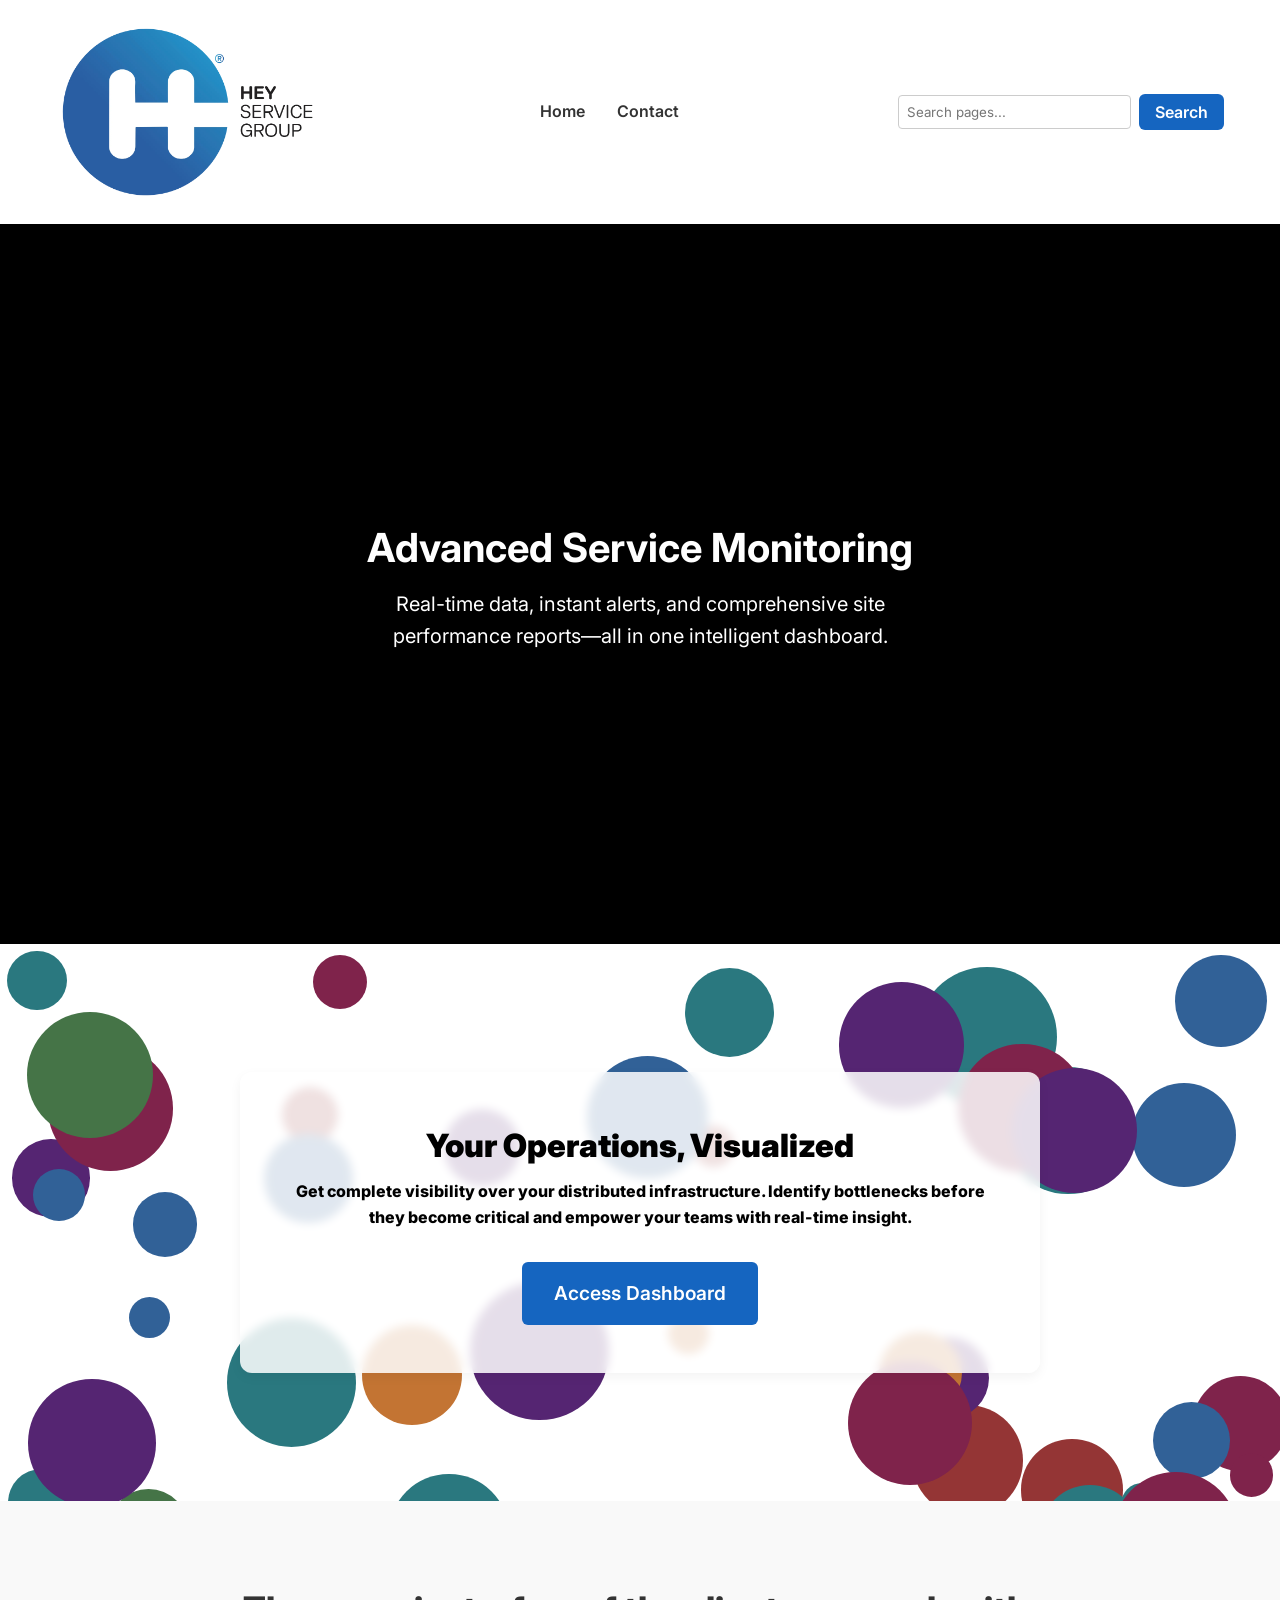
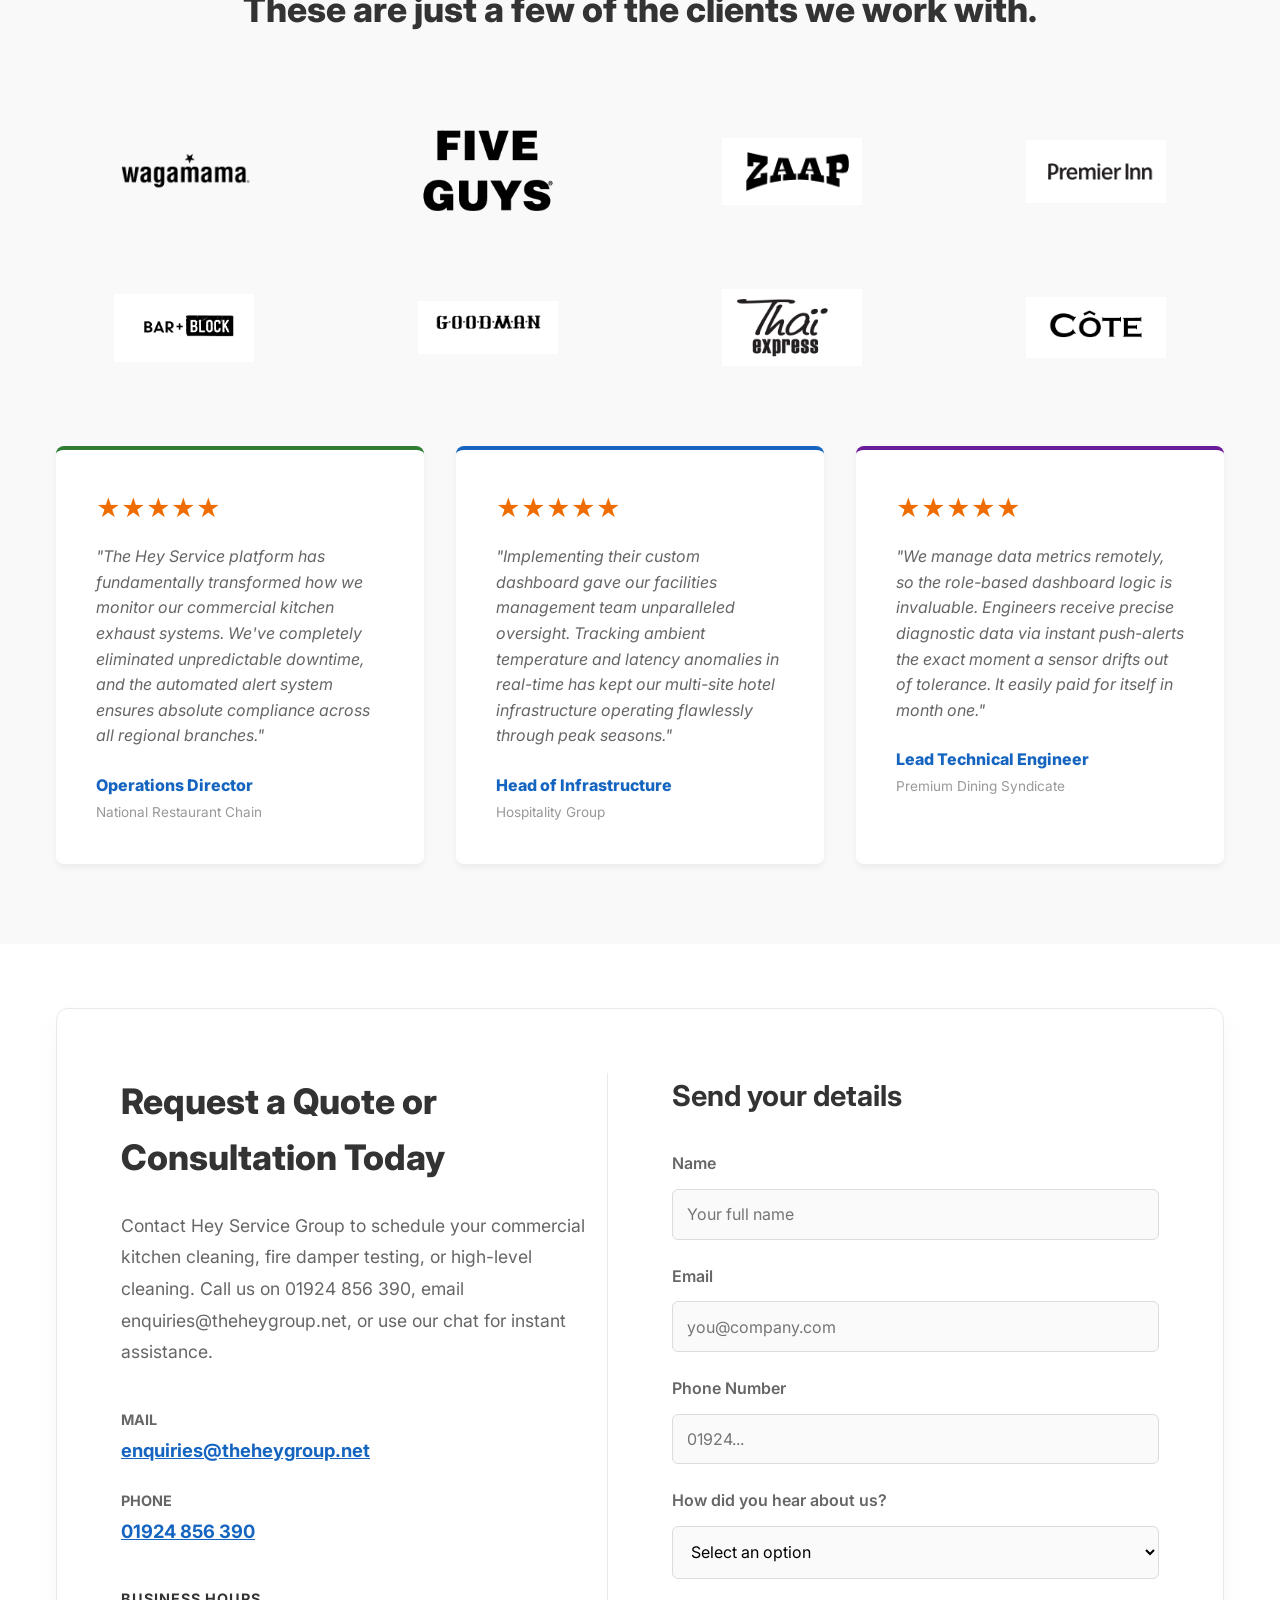
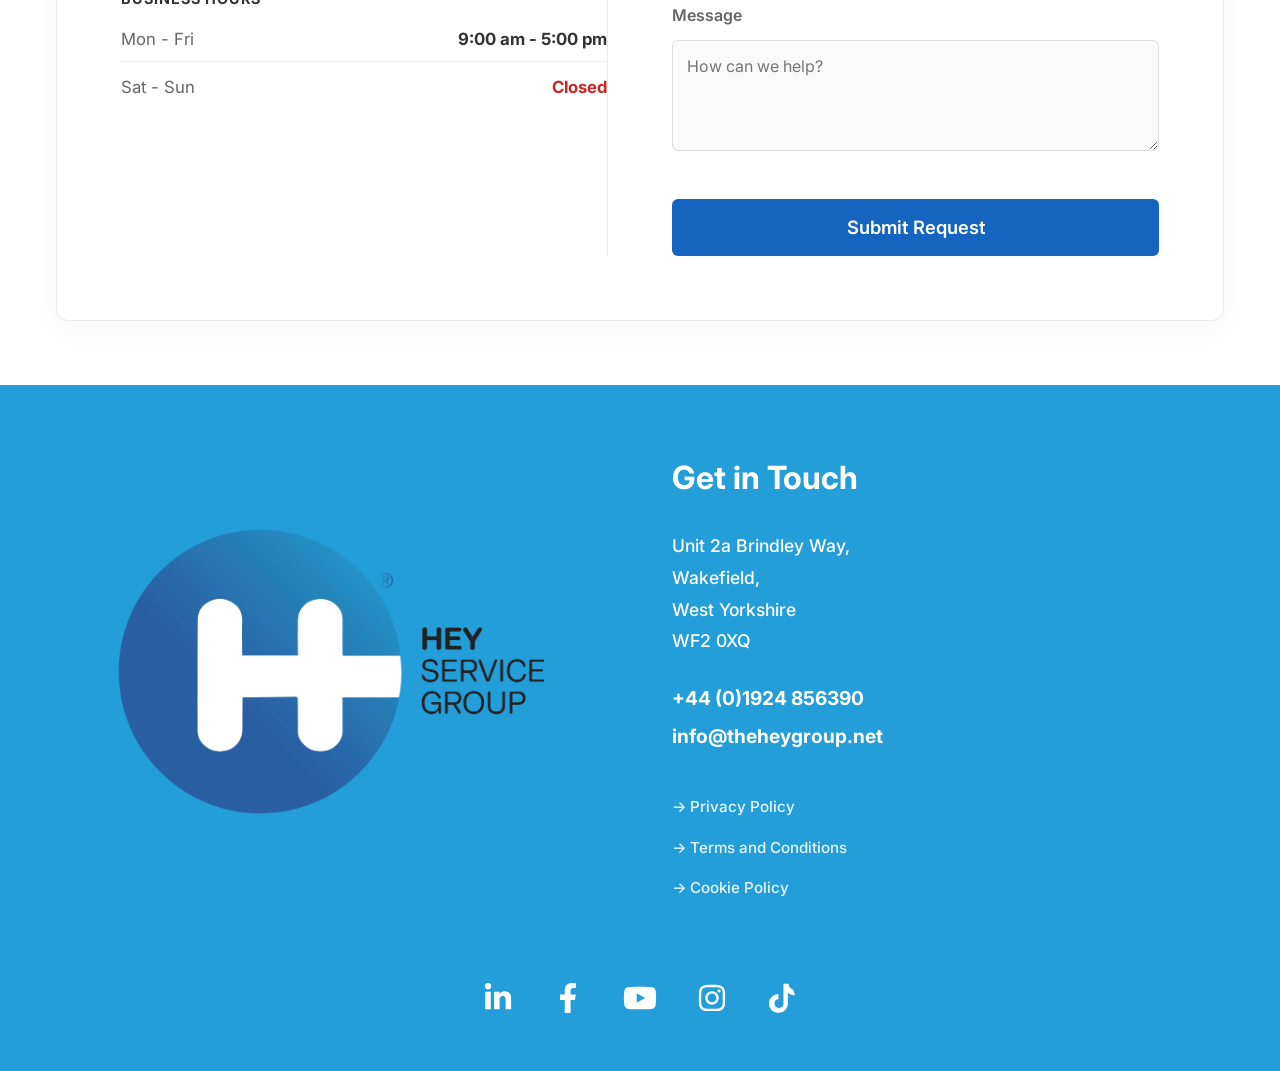
==== index.html @ 5500f750 "Update from IDE: Mobile nav fixes and bubble sizing" ====
<!DOCTYPE html>
<html lang="en">

<head>
    <meta charset="UTF-8">
    <meta name="viewport" content="width=device-width, initial-scale=1.0">
    <title>Hey Service | Monitoring Dashboard</title>
    <meta name="description"
        content="Hey Service - Ensure your systems are running smoothly with our monitoring dashboard">
    <link href="https://fonts.googleapis.com/css2?family=Inter:wght@400;500;600;700;800&display=swap" rel="stylesheet">
    <link rel="stylesheet" href="css/style.css?v=14">
</head>

<body>

    <!-- Top Section (Hero/Header) -->
    <header class="main-header">
        <div class="container nav-container">
            <a href="index.html" class="logo">
                <img src="Images/logo.png" alt="Hey Service Logo" class="header-logo">
            </a>
            <input type="checkbox" id="navToggleIndex" class="hamburger-toggle">
            <label for="navToggleIndex" class="hamburger-btn" aria-label="Toggle navigation">
                <span></span><span></span><span></span>
            </label>
            <nav>
                <ul class="nav-links">
                    <li><a href="index.html">Home</a></li>
                    <li><a href="#quote">Contact</a></li>
                </ul>
            </nav>
            <form id="globalSearchForm" class="search-form">
                <input type="text" id="searchInput" class="search-input" placeholder="Search pages..." required>
                <button type="submit" class="btn btn-primary search-btn">Search</button>
            </form>
        </div>
    </header>

    <section class="hero-section">
        <video src="Images/Logo%20Animation.mp4" class="hero-video" autoplay loop muted playsinline></video>
        <div class="hero-overlay"></div>
        <div class="container hero-content">
            <h1>Advanced Service Monitoring</h1>
            <p class="hero-text">Real-time data, instant alerts, and
                comprehensive site performance reports—all in one intelligent dashboard.</p>
        </div>
    </section>

    <!-- Main Highlight Section (Mobile Only) -->
    <section class="highlight-section animation-container">
        <div class="container highlight-content">
            <h2 class="highlight-title">Your Operations, Visualized</h2>
            <p class="highlight-text">
                Get complete visibility over your distributed infrastructure. Identify bottlenecks before they become
                critical and empower your teams with real-time insight.
            </p>
            <a href="login.html" class="btn btn-primary highlight-btn">Access Dashboard</a>
        </div>
    </section>

    <!-- Bottom Section: Clients & Testimonials -->
    <section class="clients-section">
        <div class="container">
            <!-- Header -->
            <h2 class="clients-title">These are just a few of the clients we work with.</h2>

            <!-- Logos Grid: Exactly 4 Top, 4 Bottom -->
            <div class="clients-grid">
                <img src="Images/wagamamalogo.png" alt="Wagamama" class="client-logo client-logo-custom">
                <img src="Images/five guys.png" alt="Five Guys" class="client-logo client-logo-custom">
                <img src="Images/Zaap logo .png" alt="Zaap" class="client-logo client-logo-custom">
                <img src="Images/Premier Inn logo.png" alt="Premier Inn" class="client-logo client-logo-custom">

                <img src="Images/Barblock logo .png" alt="Bar+Block" class="client-logo client-logo-custom">
                <img src="Images/goodman logo.png" alt="Goodman" class="client-logo client-logo-custom">
                <img src="Images/Thai express.png" alt="Thai express" class="client-logo client-logo-custom">
                <img src="Images/cote.png" alt="Côte" class="client-logo client-logo-custom">
            </div>

            <!-- Testimonials: 3 Cards -->
            <div class="testimonials-grid">
                <!-- Testimonial 1 -->
                <div class="card testimonial-card-pad border-success">
                    <div class="testimonial-stars">★★★★★</div>
                    <p class="testimonial-text">
                        "The Hey Service platform has fundamentally transformed how we monitor our commercial kitchen
                        exhaust systems. We've completely eliminated unpredictable downtime, and the automated alert
                        system ensures absolute compliance across all regional branches."</p>
                    <h4 class="testimonial-author">Operations Director</h4>
                    <span class="testimonial-role">National Restaurant Chain</span>
                </div>

                <!-- Testimonial 2 -->
                <div class="card testimonial-card-pad border-info">
                    <div class="testimonial-stars">★★★★★</div>
                    <p class="testimonial-text">
                        "Implementing their custom dashboard gave our facilities management team unparalleled oversight.
                        Tracking ambient temperature and latency anomalies in real-time has kept our multi-site hotel
                        infrastructure operating flawlessly through peak seasons."</p>
                    <h4 class="testimonial-author">Head of Infrastructure</h4>
                    <span class="testimonial-role">Hospitality Group</span>
                </div>

                <!-- Testimonial 3 -->
                <div class="card testimonial-card-pad border-secondary">
                    <div class="testimonial-stars">★★★★★</div>
                    <p class="testimonial-text">
                        "We manage data metrics remotely, so the role-based dashboard logic is invaluable. Engineers
                        receive precise diagnostic data via instant push-alerts the exact moment a sensor drifts out of
                        tolerance. It easily paid for itself in month one."</p>
                    <h4 class="testimonial-author">Lead Technical Engineer</h4>
                    <span class="testimonial-role">Premium Dining Syndicate</span>
                </div>
            </div>
        </div>
    </section>

    <!-- Contact Form & Hours Section -->
    <section id="quote" class="quote-section">
        <div class="container">
            <div class="quote-container">
                
                <!-- Left Side: Text and Hours -->
                <div class="contact-divider">
                    <h2 class="quote-title">Request a Quote or Consultation Today</h2>
                    <p class="quote-subtitle">
                        Contact Hey Service Group to schedule your commercial kitchen cleaning, fire damper testing, or high-level cleaning. Call us on 01924 856 390, email enquiries@theheygroup.net, or use our chat for instant assistance.
                    </p>

                    <div class="contact-detail-block">
                        <strong class="contact-detail-title">Mail</strong>
                        <a href="mailto:enquiries@theheygroup.net" class="contact-detail-link">enquiries@theheygroup.net</a>
                    </div>
                    
                    <div class="contact-detail-block-alt">
                        <strong class="contact-detail-title">Phone</strong>
                        <a href="tel:01924856390" class="contact-detail-link">01924 856 390</a>
                    </div>

                    <div>
                        <strong class="hours-title">BUSINESS HOURS</strong>
                        <div class="hours-row">
                            <span class="hours-day">Mon - Fri</span>
                            <strong class="hours-time">9:00 am - 5:00 pm</strong>
                        </div>
                        <div class="hours-row border-bottom-none">
                            <span class="hours-day">Sat - Sun</span>
                            <strong class="hours-closed">Closed</strong>
                        </div>
                    </div>
                </div>

                <!-- Right Side: Form -->
                <div>
                    <h3 class="form-title">Send your details</h3>
                    <form class="quote-form mailto-form" data-subject="New Quote Request from Website">
                        <div>
                            <label class="form-label">Name</label>
                            <input type="text" name="Name" required class="form-control form-input-custom" placeholder="Your full name">
                        </div>
                        <div>
                            <label class="form-label">Email</label>
                            <input type="email" name="Email" required class="form-control form-input-custom" placeholder="you@company.com">
                        </div>
                        <div>
                            <label class="form-label">Phone Number</label>
                            <input type="tel" name="Phone Number" required class="form-control form-input-custom" placeholder="01924...">
                        </div>
                        <div>
                            <label class="form-label">How did you hear about us?</label>
                            <select name="Source" required class="form-control form-select-custom">
                                <option value="" disabled selected>Select an option</option>
                                <option>Search Engine (Google, Bing)</option>
                                <option>Social Media</option>
                                <option>Referral / Word of Mouth</option>
                                <option>Other</option>
                            </select>
                        </div>
                        <div>
                            <label class="form-label">Message</label>
                            <textarea name="Message" required class="form-control form-textarea form-input-custom" rows="4" placeholder="How can we help?"></textarea>
                        </div>
                        <button type="submit" class="btn btn-primary quote-submit-btn">Submit Request</button>
                    </form>
                </div>

            </div>
        </div>
    </section>

    <!-- Main Footer -->
    <section id="footer" class="main-footer">
        <div class="container">
            
            <div class="footer-grid">
                <!-- First Half: Big Sized Logo -->
                <div class="footer-logo-container">
                    <img src="Images/logo.png" alt="Hey Service Logo" class="footer-logo">
                </div>

                <!-- Second Half: Contact & Address -->
                <div class="footer-contact-info">
                    <h2 class="footer-heading">Get in Touch</h2>

                    <address class="footer-address">
                        Unit 2a Brindley Way,<br>
                        Wakefield,<br>
                        West Yorkshire<br>
                        WF2 0XQ
                    </address>

                    <div class="footer-contacts">
                        <a href="tel:+441924856390" class="footer-phone">+44 (0)1924 856390</a>
                        <a href="mailto:info@theheygroup.net" class="footer-email">info@theheygroup.net</a>
                    </div>

                    <div class="footer-links">
                        <a href="#">&rarr; Privacy Policy</a>
                        <a href="#">&rarr; Terms and Conditions</a>
                        <a href="#">&rarr; Cookie Policy</a>
                    </div>
                </div>
            </div>

            <!-- Social Media Icons (Bottom Strip) -->
            <div class="social-strip">
                
                <a href="https://www.linkedin.com/company/the-hey-group-ltd" target="_blank" class="social-icon" title="LinkedIn">
                    <svg xmlns="http://www.w3.org/2000/svg" width="30" height="30" fill="currentColor" viewBox="0 0 448 512"><path d="M100.28 448H7.4V148.9h92.88zM53.79 108.1C24.09 108.1 0 83.5 0 53.8a53.79 53.79 0 0 1 107.58 0c0 29.7-24.1 54.3-53.79 54.3zM447.9 448h-92.68V302.4c0-34.7-.7-79.2-48.29-79.2-48.29 0-55.69 37.7-55.69 76.7V448h-92.78V148.9h89.08v40.8h1.3c12.4-23.5 42.69-48.3 87.88-48.3 94 0 111.28 61.9 111.28 142.3V448z"/></svg>
                </a>
                
                <a href="https://www.facebook.com/people/Hey-Service-Group/61578169043194/" target="_blank" class="social-icon" title="Facebook">
                    <svg xmlns="http://www.w3.org/2000/svg" width="30" height="30" fill="currentColor" viewBox="0 0 320 512"><path d="M279.14 288l14.22-92.66h-88.91v-60.13c0-25.35 12.42-50.06 52.24-50.06h40.42V6.26S260.43 0 225.36 0c-73.22 0-121.08 44.38-121.08 124.72v70.62H22.89V288h81.39v224h100.17V288z"/></svg>
                </a>
                
                <a href="https://www.youtube.com/@HEYSERVICEGROUP-f4s" target="_blank" class="social-icon" title="YouTube">
                    <svg xmlns="http://www.w3.org/2000/svg" width="34" height="34" fill="currentColor" viewBox="0 0 576 512"><path d="M549.655 124.083c-6.281-23.65-24.787-42.276-48.284-48.597C458.781 64 288 64 288 64S117.22 64 74.629 75.486c-23.497 6.322-42.003 24.947-48.284 48.597-11.412 42.867-11.412 132.305-11.412 132.305s0 89.438 11.412 132.305c6.281 23.65 24.787 41.5 48.284 47.821C117.22 448 288 448 288 448s170.781 0 213.371-11.486c23.497-6.321 42.003-24.171 48.284-47.821 11.412-42.867 11.412-132.305 11.412-132.305s0-89.438-11.412-132.305zm-317.51 213.508V175.185l142.739 81.205-142.739 81.201z"/></svg>
                </a>
                
                <a href="https://www.instagram.com/hey_servicegroup/" target="_blank" class="social-icon" title="Instagram">
                    <svg xmlns="http://www.w3.org/2000/svg" width="30" height="30" fill="currentColor" viewBox="0 0 448 512"><path d="M224.1 141c-63.6 0-114.9 51.3-114.9 114.9s51.3 114.9 114.9 114.9S339 319.5 339 255.9 287.7 141 224.1 141zm0 189.6c-41.1 0-74.7-33.5-74.7-74.7s33.5-74.7 74.7-74.7 74.7 33.5 74.7 74.7-33.6 74.7-74.7 74.7zm146.4-194.3c0 14.9-12 26.8-26.8 26.8-14.9 0-26.8-12-26.8-26.8s12-26.8 26.8-26.8 26.8 12 26.8 26.8zm76.1 27.2c-1.7-35.9-9.9-67.7-36.2-93.9-26.2-26.2-58-34.4-93.9-36.2-37-2.1-147.9-2.1-184.9 0-35.8 1.7-67.6 9.9-93.9 36.1s-34.4 58-36.2 93.9c-2.1 37-2.1 147.9 0 184.9 1.7 35.9 9.9 67.7 36.2 93.9s58 34.4 93.9 36.2c37 2.1 147.9 2.1 184.9 0 35.9-1.7 67.7-9.9 93.9-36.2 26.2-26.2 34.4-58 36.2-93.9 2.1-37 2.1-147.8 0-184.8zM398.8 388c-7.8 19.6-22.9 34.7-42.6 42.6-29.5 11.7-99.5 9-132.1 9s-102.7 2.6-132.1-9c-19.6-7.8-34.7-22.9-42.6-42.6-11.7-29.5-9-99.5-9-132.1s-2.6-102.7 9-132.1c7.8-19.6 22.9-34.7 42.6-42.6 29.5-11.7 99.5-9 132.1-9s102.7-2.6 132.1 9c19.6 7.8 34.7 22.9 42.6 42.6 11.7 29.5 9 99.5 9 132.1s2.7 102.7-9 132.1z"/></svg>
                </a>
                
                <a href="https://www.tiktok.com/@heyservicegroup2026?lang=en" target="_blank" class="social-icon" title="TikTok">
                    <svg xmlns="http://www.w3.org/2000/svg" width="30" height="30" fill="currentColor" viewBox="0 0 448 512"><path d="M448 209.91a210.06 210.06 0 0 1-122.77-39.25v178.72A162.55 162.55 0 1 1 162.6 186.9v86.32a76.24 76.24 0 1 0 86.34 75.58V14h86.34c2.14 48.91 32 89.6 80.37 99.8z"/></svg>
                </a>
                
            </div>

        </div>
    </section>



    <script src="js/main.js?v=15"></script>
</body>

</html>
---- css/style.css ----
/* 
    Hey Service Monitoring Dashboard
    Global Styles & Design System
*/

:root {
    /* Color System */
    --color-success: #2e7d32; /* Green */
    --color-success-light: #4caf50;
    
    --color-info: #1565c0; /* Blue */
    --color-info-light: #1e88e5;
    
    --color-secondary: #6a1b9a; /* Purple */
    --color-secondary-light: #8e24aa;
    
    --color-danger: #c62828; /* Red */
    --color-danger-light: #e53935;
    
    --color-warning: #ef6c00; /* Orange */
    --color-warning-light: #fb8c00;
    
    --color-neutral: #00838f; /* Teal */
    --color-neutral-light: #00acc1;
    
    --color-highlight: #ad1457; /* Pink */
    
    /* Backgrounds & Text */
    --bg-main: #f4f6f8;
    --bg-card: #ffffff;
    --bg-dark: #121212;
    --text-main: #333333;
    --text-muted: #666666;
    --text-light: #ffffff;
    
    /* Variables for role-based emphasis */
    --theme-primary: var(--color-info);
    --theme-primary-light: var(--color-info-light);
    --theme-accent: var(--color-success);
    
    /* Spacing & Borders */
    --spacing-xs: 0.5rem;
    --spacing-sm: 1rem;
    --spacing-md: 2rem;
    --spacing-lg: 4rem;
    --border-radius: 12px;
    --border-radius-sm: 6px;
    
    /* Transitions */
    --transition-fast: 0.2s ease;
    --transition-anim: 0.4s ease-in-out;
}

/* Engineer Role Theme Override */
body[data-role="engineer"] {
    --theme-primary: var(--color-warning);
    --theme-primary-light: var(--color-warning-light);
    --theme-accent: var(--color-danger);
    --bg-main: #fff0f0;
}

/* Reset */
* {
    margin: 0;
    padding: 0;
    box-sizing: border-box;
    font-family: 'Inter', -apple-system, BlinkMacSystemFont, "Segoe UI", Roboto, Helvetica, Arial, sans-serif;
}

html {
    overflow-x: hidden;
}

body {
    background-color: var(--bg-main);
    color: var(--text-main);
    line-height: 1.6;
    transition: background-color var(--transition-anim);
    overflow-x: hidden;
}

a {
    text-decoration: none;
    color: inherit;
}

ul {
    list-style: none;
}

/* Layout Utilities */
.container {
    max-width: 1200px;
    margin: 0 auto;
    padding: 0 var(--spacing-sm);
}

.grid {
    display: grid;
    gap: var(--spacing-md);
}

/* Typography */
h1, h2, h3, h4 {
    margin-bottom: var(--spacing-xs);
    font-weight: 700;
}

h1 { font-size: 2.5rem; }
h2 { font-size: 2rem; }
h3 { font-size: 1.5rem; }

/* Buttons */
.btn {
    display: inline-block;
    padding: 0.75rem 1.5rem;
    border: none;
    border-radius: var(--border-radius-sm);
    font-size: 1rem;
    font-weight: 600;
    cursor: pointer;
    transition: transform var(--transition-fast), background-color var(--transition-fast), box-shadow var(--transition-fast);
}

.btn-primary {
    background-color: var(--theme-primary);
    color: var(--text-light);
}

.btn-primary:hover {
    background-color: var(--theme-primary-light);
    transform: translateY(-2px);
    box-shadow: 0 4px 12px rgba(0,0,0,0.15);
}

.btn-outline {
    background-color: transparent;
    border: 2px solid var(--theme-primary);
    color: var(--theme-primary);
}

.btn-outline:hover {
    background-color: var(--theme-primary);
    color: var(--text-light);
}

/* Cards */
.card {
    background-color: var(--bg-card);
    border-radius: var(--border-radius);
    padding: var(--spacing-md);
    box-shadow: 0 4px 6px rgba(0,0,0,0.05);
    transition: transform var(--transition-fast), box-shadow var(--transition-fast);
}

.card:hover {
    transform: translateY(-5px);
    box-shadow: 0 8px 15px rgba(0,0,0,0.1);
}

/* Bubble Animations */
.animation-container {
    position: relative;
    overflow: hidden;
}

.camera-feed-container:hover {
    transform: scale(1.03);
    box-shadow: 0 12px 20px rgba(0, 131, 143, 0.25) !important;
    z-index: 10;
}

/* Airflow Wave Chart Animation */
@keyframes wave-chart {
    0% { transform: scaleY(0.15); background-color: #00838f; }
    25% { background-color: #1565c0; }
    50% { transform: scaleY(1); background-color: #2e7d32; }
    75% { background-color: #1565c0; }
    100% { transform: scaleY(0.15); background-color: #00838f; }
}

.airflow-bar {
    flex: 1;
    min-width: 8px;
    height: 100%;
    border-radius: 4px 4px 0 0;
    transform-origin: bottom;
    background-color: #00838f;
    animation: wave-chart 2.5s infinite ease-in-out;
}

.bubble {
    position: absolute;
    border-radius: 50%;
    opacity: 1; /* Full solid colors */
    animation: float 6s infinite ease-in-out;
    pointer-events: none; /* Prevents bubbles from blocking clicks on links/inputs */
    z-index: 0;
}

@keyframes float {
    0%, 100% { transform: translateY(0) scale(1); }
    50% { transform: translateY(-150px) scale(1.05); }
}

/* Specific Section Styles */

/* Header / Nav */
.main-header {
    background-color: var(--bg-card);
    padding: var(--spacing-sm) 0;
    box-shadow: 0 2px 4px rgba(0,0,0,0.05);
    position: sticky;
    top: 0;
    z-index: 100;
}

.nav-container {
    display: flex;
    justify-content: space-between;
    align-items: center;
}

.logo {
    font-size: 1.5rem;
    font-weight: 800;
    color: var(--theme-primary);
    display: flex;
    align-items: center;
    gap: 0.5rem;
}

.nav-links {
    display: flex;
    gap: var(--spacing-md);
}

.nav-links a {
    font-weight: 600;
    color: var(--text-main);
    transition: color var(--transition-fast);
}

.nav-links a:hover {
    color: var(--theme-primary);
}

/* Page 1 - Home */
.hero-section {
    position: relative;
    overflow: hidden;
    background-color: #000;
    color: var(--text-light);
    padding: var(--spacing-lg) 0;
    text-align: center;
    min-height: 80vh; /* Dramatically expanded to fit the entire video frame */
    display: flex;
    flex-direction: column;
    justify-content: center;
    align-items: center;
}

.highlight-section {
    position: relative;
    padding: 8rem 0; /* Massively increased payload spacing */
    background-color: var(--bg-card);
    text-align: center;
    border: none; /* Removed red dashed borders */
}

/* Page 2 - Login */
.login-wrapper {
    background-color: #fff;
    color: var(--text-main);
}

.login-box {
    background-color: transparent;
    padding: var(--spacing-lg);
    width: 100%;
    height: 100vh;
    display: flex;
    flex-direction: column;
    justify-content: center;
    align-items: center;
    box-shadow: none;
    border: none;
    text-align: center;
}

.form-group {
    margin-bottom: var(--spacing-sm);
    text-align: left;
}

.form-control {
    width: 100%;
    padding: 0.75rem;
    border: 1px solid #ddd;
    border-radius: var(--border-radius-sm);
    font-size: 1rem;
    margin-top: 0.25rem;
}

.login-actions {
    display: flex;
    flex-direction: column;
    gap: var(--spacing-sm);
    margin-top: var(--spacing-md);
}

/* Page 3 - Dashboard */
.dashboard-grid {
    grid-template-columns: repeat(auto-fill, minmax(300px, 1fr));
    padding: var(--spacing-md) 0;
}

.site-card {
    border-top: 4px solid var(--color-success);
}
.site-card.warning { border-top-color: var(--color-warning); }
.site-card.danger { border-top-color: var(--color-danger); }

.status-indicator {
    display: inline-flex;
    align-items: center;
    gap: 0.5rem;
    font-size: 0.85rem;
    font-weight: 600;
    padding: 0.25rem 0.75rem;
    border-radius: 20px;
}

.status-safe { background-color: rgba(46,125,50,0.1); color: var(--color-success); }
.status-warn { background-color: rgba(239,108,0,0.1); color: var(--color-warning); }
.status-danger { background-color: rgba(198,40,40,0.1); color: var(--color-danger); }

/* Page 4 - Site Details */
.split-layout {
    display: grid;
    grid-template-columns: 350px 1fr;
    gap: var(--spacing-md);
    padding: var(--spacing-md) 0;
}

.side-panel {
    background-color: var(--bg-card);
    padding: var(--spacing-md);
    border-radius: var(--border-radius);
    border-left: 8px solid var(--color-success);
}
.side-panel.warning { border-left-color: var(--color-warning); }
.side-panel.danger { border-left-color: var(--color-danger); }

/* Data Grid */
.data-grid {
    display: grid;
    grid-template-columns: repeat(auto-fill, minmax(200px, 1fr));
    gap: var(--spacing-sm);
}


/* Client Logos Animation */
.client-logo {
    transition: transform 0.4s cubic-bezier(0.175, 0.885, 0.32, 1.275);
    transform-origin: center;
    cursor: pointer;
}

.client-logo:hover {
    transform: scale(1.25) translateY(-15px);
}

/* Contact Form Split Logic */
.contact-divider {
    border-right: 1.5px solid #eaeaea;
}


/* Extracted Inline Styles Configuration */

/* Header & Search Forms */
.header-logo { height: 192px; vertical-align: middle; }
.search-form { display: flex; gap: 0.5rem; align-items: center; }
.search-input { padding: 0.5rem; border: 1px solid #ccc; border-radius: 4px; }
.search-btn { padding: 0.5rem 1rem; }

/* Hero Section */
.hero-video { position: absolute; top: 0; left: 0; width: 100%; height: 100%; object-fit: cover; z-index: 0; }
.hero-overlay { position: absolute; top: 0; left: 0; width: 100%; height: 100%; background: linear-gradient(to right, rgba(0,0,0,0.8), rgba(0,0,0,0.6)); z-index: 1; }
.hero-content { position: relative; z-index: 2; }
.hero-text { font-size: 1.25rem; max-width: 600px; margin: 0 auto; }

/* Highlight Section */
.highlight-content { position: relative; z-index: 2; background: rgba(255, 255, 255, 0.85); padding: 3rem 2rem; border-radius: 12px; backdrop-filter: blur(5px); max-width: 800px; margin: 0 auto; box-shadow: 0 4px 12px rgba(0,0,0,0.05); }
.highlight-title { color: #000; font-weight: 900; }
.highlight-text { max-width: 700px; margin: 0 auto 2rem; color: #000; font-weight: 800; }
.highlight-btn { font-size: 1.2rem; padding: 1rem 2rem; }

/* Clients Section */
.clients-section { background-color: #f9f9f9; padding: 5rem 0; }
.clients-title { font-weight: 800; text-align: center; margin-bottom: 4rem; font-size: 2.2rem; color: var(--text-main); }
.clients-grid { display: grid; grid-template-columns: repeat(4, 1fr); gap: 3rem; align-items: center; justify-items: center; margin-bottom: 5rem; }
.client-logo-custom { width: 100%; max-width: 140px; object-fit: contain; }
.testimonials-grid { display: grid; grid-template-columns: repeat(auto-fit, minmax(300px, 1fr)); gap: 2rem; }

/* Testimonial Cards */
.testimonial-card-pad { padding: 2.5rem; background: #fff; border-radius: 8px; box-shadow: 0 4px 6px rgba(0,0,0,0.05); }
.border-success { border-top: 4px solid var(--color-success); }
.border-info { border-top: 4px solid var(--color-info); }
.border-secondary { border-top: 4px solid var(--color-secondary); }
.testimonial-stars { color: var(--color-warning); font-size: 1.5rem; margin-bottom: 1rem; }
.testimonial-text { font-style: italic; color: var(--text-muted); line-height: 1.6; margin-bottom: 1.5rem; }
.testimonial-author { margin: 0; color: var(--theme-primary); font-weight: 800; }
.testimonial-role { font-size: 0.85rem; color: #999; }

/* Quote / Contact Section */
.quote-section { background-color: #fff; padding: var(--spacing-lg) 0; }
.quote-container { border: 1.5px solid #eaeaea; border-radius: 12px; padding: 4rem; display: grid; grid-template-columns: repeat(auto-fit, minmax(350px, 1fr)); gap: 4rem; box-shadow: 0 10px 30px rgba(0,0,0,0.03); background-color: #fff; }
.quote-title { font-size: 2.2rem; margin-bottom: 1.5rem; color: var(--text-main); font-weight: 800; }
.quote-subtitle { color: var(--text-muted); font-size: 1.1rem; line-height: 1.8; margin-bottom: 2.5rem; }
.contact-detail-block { margin-bottom: 1.5rem; }
.contact-detail-title { display: block; font-size: 0.9rem; text-transform: uppercase; color: var(--text-muted); margin-bottom: 0.3rem; }
.contact-detail-link { color: var(--theme-primary); font-weight: 700; font-size: 1.15rem; text-decoration: underline; }
.contact-detail-block-alt { margin-bottom: 2.5rem; }
.hours-title { display: block; font-size: 0.9rem; text-transform: uppercase; letter-spacing: 1px; margin-bottom: 1rem; color: var(--text-main); }
.hours-row { display: flex; justify-content: space-between; margin-bottom: 0.8rem; font-size: 1.05rem; border-bottom: 1px solid #f0f0f0; padding-bottom: 0.5rem; }
.hours-day { color: var(--text-muted); }
.hours-time { color: var(--text-main); }
.hours-closed { color: var(--color-danger); }

/* Forms Extraction */
.form-title { font-size: 1.8rem; margin-bottom: 2rem; color: var(--text-main); }
.quote-form { display: flex; flex-direction: column; gap: 1.5rem; }
.form-label { display: block; margin-bottom: 0.5rem; font-weight: 600; color: var(--text-muted); }
.form-input-custom { width: 100%; padding: 0.9rem; border: 1px solid #ddd; border-radius: 6px; font-size: 1rem; background-color: #fafafa; }
.form-select-custom { width: 100%; padding: 0.9rem; border: 1px solid #ddd; border-radius: 6px; font-size: 1rem; background-color: #fafafa; appearance: menulist; -webkit-appearance: menulist; }
.form-textarea { resize: vertical; }
.quote-submit-btn { padding: 1.1rem; font-size: 1.15rem; margin-top: 1rem; width: 100%; border-radius: 6px; }

/* Main Footer Extension */
.main-footer { background-color: #239ed9; padding: 4rem 0 3rem 0; }
.footer-grid { display: grid; grid-template-columns: repeat(auto-fit, minmax(300px, 1fr)); gap: 4rem; align-items: center; margin-bottom: 3.5rem; }
.footer-logo-container { text-align: center; }
.footer-logo { width: 100%; max-width: 450px; height: auto; }
.footer-contact-info { font-size: 1.1rem; line-height: 1.8; color: #fff; }
.footer-heading { margin-bottom: 1.5rem; font-size: 2rem; color: #fff; }
.footer-address { font-style: normal; margin-bottom: 1.5rem; font-weight: 500; }
.footer-contacts { margin-bottom: 2.5rem; }
.footer-phone { display: block; color: #fff; text-decoration: none; font-weight: 700; font-size: 1.2rem; margin-bottom: 0.2rem; }
.footer-email { display: block; color: #fff; text-decoration: none; font-weight: 700; font-size: 1.2rem; }
.footer-links { display: flex; flex-direction: column; gap: 0.8rem; font-size: 0.95rem; }
.footer-links a { color: #fff; text-decoration: none; font-weight: 500; opacity: 0.9; }

/* Footer Social Additions */
.social-strip { padding-top: 1.5rem; display: flex; justify-content: center; gap: 2.5rem; align-items: center; width: 100%; }
.social-icon { color: #fff; transition: opacity 0.3s; }

/* Login Page Arrow Back */
.back-arrow-btn {
    position: absolute;
    top: -3.5rem;
    left: 0;
    display: inline-flex;
    align-items: center;
    justify-content: center;
    width: 44px;
    height: 44px;
    border-radius: 50%;
    background-color: #f0f0f0;
    color: var(--text-main);
    transition: all 0.3s ease;
    text-decoration: none;
}

.back-arrow-btn:hover {
    background-color: var(--theme-primary);
    color: #fff;
}

/* Password Visibility Toggle */
.password-wrapper {
    position: relative;
    display: flex;
    align-items: center;
}

.toggle-password {
    position: absolute;
    right: 12px;
    background: transparent;
    border: none;
    color: var(--text-muted);
    cursor: pointer;
    display: flex;
    align-items: center;
    justify-content: center;
    padding: 0;
    transition: color 0.3s;
}

.toggle-password:hover {
    color: var(--theme-primary);
}

/* Modal Overlay Styles */
.modal-overlay {
    position: fixed;
    top: 0; left: 0; right: 0; bottom: 0;
    background-color: rgba(0, 0, 0, 0.6);
    display: none; 
    align-items: center;
    justify-content: center;
    z-index: 9999;
    backdrop-filter: blur(4px);
    opacity: 0; transition: opacity 0.3s ease;
}
.modal-overlay.active { display: flex; opacity: 1; }
.modal-box {
    background-color: #fff;
    padding: 2.5rem;
    border-radius: 12px;
    width: 90%;
    max-width: 450px;
    position: relative;
    box-shadow: 0 10px 25px rgba(0,0,0,0.2);
    transform: scale(0.95); transition: transform 0.3s ease;
    text-align: center;
}
.modal-overlay.active .modal-box { transform: scale(1); }
.modal-close {
    position: absolute;
    top: 15px; right: 15px;
    background: none; border: none;
    font-size: 1.5rem; line-height: 1;
    color: var(--text-muted); cursor: pointer;
    transition: color 0.3s ease;
}
.modal-close:hover { color: var(--color-danger); }

/* =====================================================
   EXTRACTED INLINE STYLES — Organised by Component
   ===================================================== */

/* --- Site Page Header (facility/custom pages) --- */
.site-header { box-shadow: none; border-bottom: 1px solid #eee; }
.site-header-container { display: flex; align-items: center; justify-content: space-between; }

/* --- Dashboard Toolbar --- */
.dashboard-toolbar { display: flex; justify-content: space-between; align-items: center; padding-bottom: 1rem; margin-top: 1rem; margin-bottom: 1.5rem; position: relative; }
.toolbar-nav { display: flex; flex-direction: column; gap: 0.5rem; }
.toolbar-tools { display: flex; gap: 1.5rem; align-items: center; }
.back-link { color: #000; text-decoration: none; font-weight: 700; font-size: 1rem; display: inline-flex; align-items: center; gap: 0.3rem; }

/* --- Breadcrumbs --- */
.breadcrumb-list { list-style: none; padding: 0; margin: 0; display: flex; gap: 0.8rem; font-size: 1.25rem; font-weight: 500; color: var(--text-muted); }
.breadcrumb-link { color: #00838f; text-decoration: none; }
.breadcrumb-sep { color: #ccc; }
.breadcrumb-current { color: var(--text-main); }

/* --- Alarm Bell & Notification Dot --- */
.alarm-toggle { position: relative; cursor: pointer; display: none; background: none; border: none; padding: 0; }
.alarm-dot { position: absolute; top: -2px; right: 2px; width: 12px; height: 12px; background-color: var(--color-danger); border-radius: 50%; border: 2px solid white; }
.icon-teal { color: #00838f; }

/* --- Profile Avatar Widget --- */
.profile-avatar { position: relative; cursor: pointer; display: flex; align-items: center; justify-content: center; width: 48px; height: 48px; border-radius: 50%; border: 2px solid var(--border-color); background: var(--bg-card); transition: border-color 0.3s; }

/* --- Profile Dropdown --- */
.profile-dropdown { display: none; position: absolute; right: 2rem; top: 110px; background: white; box-shadow: 0 10px 25px rgba(0,0,0,0.1); border-radius: 8px; padding: 1.5rem; text-align: center; border: 1px solid #eee; z-index: 100; min-width: 200px; }
.profile-img-wrap { width: 80px; height: 80px; border-radius: 50%; background: #f0f4f8; overflow: hidden; margin: 0 auto 1rem auto; display: flex; align-items: center; justify-content: center; border: 2px solid var(--theme-primary); }
.profile-img { width: 100%; height: 100%; object-fit: cover; }
.profile-name { font-weight: 700; font-size: 1.1rem; color: var(--text-main); margin-bottom: 0.2rem; }
.profile-subtitle { font-size: 0.85rem; color: var(--text-muted); margin-bottom: 1rem; }
.profile-signout { width: 100%; padding: 0.4rem; }

/* --- Alarm Summary Modal (facility pages) --- */
.alarm-modal { display: none; position: fixed; top: 50%; left: 50%; transform: translate(-50%, -50%); background: white; box-shadow: 0 20px 50px rgba(0,0,0,0.3); border-radius: 12px; padding: 2rem; width: 90%; max-width: 500px; z-index: 1000; }
.alarm-modal-heading { margin-top: 0; color: var(--text-main); display: flex; align-items: center; gap: 0.5rem; border-bottom: 2px solid #eee; padding-bottom: 1rem; }
.alarm-modal-body { margin: 1.5rem 0; }
.alarm-row { display: flex; justify-content: space-between; font-weight: 600; font-size: 1rem; margin-bottom: 0.8rem; padding: 0.5rem; border-radius: 4px; }
.alarm-row-safe { background: rgba(46,125,50,0.1); }
.alarm-row-warn { background: rgba(245,124,0,0.1); }
.alarm-row-danger { background: rgba(198,40,40,0.1); }
.alarm-close-btn { width: 100%; margin-top: 1rem; }

/* --- Colour Utility Classes --- */
.text-success { color: var(--color-success); }
.text-warning { color: var(--color-warning); }
.text-danger { color: var(--color-danger); }
.text-info { color: var(--color-info); }

/* --- Site Detail: Side Panel --- */
.side-panel-flex { display: flex; flex-direction: column; gap: var(--spacing-md); }
.site-title { font-size: 1.8rem; margin-bottom: 0; }
.site-location { color: var(--text-muted); font-size: 0.95rem; margin-top: 0.3rem; }
.status-dot { width: 8px; height: 8px; border-radius: 50%; background-color: var(--color-success); }

/* --- Gauge / Meter --- */
.gauge-wrapper { text-align: center; padding: var(--spacing-sm); background: #f9f9f9; border-radius: var(--border-radius-sm); }
.gauge-label { font-size: 0.9rem; color: var(--text-muted); margin-bottom: 0.5rem; }
.gauge-container { position: relative; width: 150px; height: 75px; margin: 0 auto; overflow: hidden; }
.gauge-bg { width: 150px; height: 150px; border-radius: 50%; background: conic-gradient(from 270deg, var(--color-success) 0deg, var(--color-success) 90deg, var(--color-warning) 90deg, var(--color-warning) 140deg, var(--color-danger) 140deg, var(--color-danger) 180deg, transparent 180deg); position: absolute; top: 0; left: 0; }
.gauge-inner { width: 110px; height: 110px; border-radius: 50%; background: #f9f9f9; position: absolute; top: 20px; left: 20px; }
.gauge-needle { width: 2px; height: 60px; background: var(--text-main); position: absolute; bottom: -5px; left: 74px; transform-origin: bottom center; transform: rotate(-72deg); transition: transform 0.5s ease; }
.gauge-value { font-weight: 700; font-size: 1.5rem; color: var(--color-success); }

/* --- Indicator Rows (Demister/Airflow) --- */
.indicator-section { border-top: 1px solid #eee; padding-top: var(--spacing-sm); }
.indicator-row { display: flex; justify-content: space-between; margin-bottom: 0.5rem; }
.indicator-row:last-child { margin-bottom: 0; }
.indicator-label { font-weight: 600; }
.indicator-badge { font-weight: bold; padding: 0.1rem 0.5rem; border-radius: 4px; }
.indicator-badge-safe { color: var(--color-success); background: rgba(46,125,50,0.1); }

/* --- Emergency Reports --- */
.emergency-section { margin-top: auto; padding-top: var(--spacing-md); border-top: 1px solid #eee; }
.emergency-heading { color: var(--color-danger); font-size: 1.1rem; display: flex; align-items: center; gap: 0.5rem; }
.btn-emergency { width: 100%; background-color: var(--color-danger); color: white; display: flex; align-items: center; justify-content: center; gap: 0.5rem; }
.emergency-note { font-size: 0.8rem; color: var(--text-muted); text-align: center; margin-top: 0.5rem; }

/* --- Main Content Panel --- */
.main-content-panel { display: flex; flex-direction: column; gap: var(--spacing-md); }

/* --- Data Cards --- */
.data-card { padding: var(--spacing-sm); }
.data-card-label { color: var(--text-muted); font-size: 0.85rem; font-weight: 500; }
.data-card-value { font-size: 1.8rem; font-weight: 700; color: var(--text-main); }
.data-card-trend-up { font-size: 0.75rem; color: var(--color-danger); display: flex; align-items: center; gap: 0.2rem; }
.data-card-trend-down { font-size: 0.75rem; color: var(--color-success); display: flex; align-items: center; gap: 0.2rem; }
.data-card-note { font-size: 0.75rem; color: var(--text-muted); }
.data-card-value-info { font-size: 1.8rem; font-weight: 700; color: var(--color-info); }
.data-card-note-info { font-size: 0.75rem; color: var(--color-info); }

/* --- Airflow Graph --- */
.airflow-card { margin-top: var(--spacing-sm); margin-bottom: var(--spacing-sm); padding: var(--spacing-md); background: #f8fbfc; }
.airflow-header { display: flex; justify-content: space-between; align-items: center; margin-bottom: 1rem; }
.airflow-title { margin: 0; font-size: 1.4rem; color: var(--theme-primary); display: flex; align-items: center; gap: 0.5rem; }
.airflow-chart { height: 300px; display: flex; align-items: flex-end; justify-content: space-between; gap: 4px; padding-top: 20px; border-bottom: 2px solid #e0eaf5; }

/* --- Maintenance Card --- */
.maintenance-card { margin-top: var(--spacing-sm); }
.maintenance-heading { border-bottom: 1px solid #eee; padding-bottom: 0.5rem; margin-bottom: 1rem; display: flex; align-items: center; gap: 0.5rem; }
.maintenance-text { color: var(--text-muted); font-size: 0.95rem; line-height: 1.6; }

/* --- Bottom Section (Camera, Contact, Testimonial) --- */
.bottom-section { border-top: 2px solid #eee; margin-top: var(--spacing-md); padding-top: var(--spacing-md); padding-bottom: var(--spacing-lg); }
.bottom-grid { grid-template-columns: repeat(auto-fit, minmax(280px, 1fr)); gap: var(--spacing-md); }

/* --- Camera Feed Section --- */
.camera-section { grid-column: 1 / -1; margin-bottom: var(--spacing-md); background: white; border-radius: var(--border-radius); padding: var(--spacing-md); border: 1px solid var(--border-color); }
.camera-heading { border-bottom: 2px solid #eee; padding-bottom: 0.5rem; margin-bottom: 1.5rem; display: flex; align-items: center; gap: 0.5rem; color: var(--theme-primary); }
.camera-grid { max-width: 900px; margin: 0 auto; display: grid; grid-template-columns: 1fr 1fr; gap: var(--spacing-md); }
.camera-feed { position: relative; border-radius: 8px; overflow: hidden; box-shadow: 0 4px 6px rgba(0,0,0,0.1); transition: transform 0.3s ease, box-shadow 0.3s ease; aspect-ratio: 16/9; background: #111; }
.camera-video { width: 100%; height: 100%; object-fit: cover; display: block; }
.camera-label { position: absolute; top: 10px; left: 10px; background: rgba(0,0,0,0.7); color: white; padding: 4px 12px; border-radius: 4px; font-size: 0.8rem; font-weight: bold; display: flex; align-items: center; gap: 6px; }
.camera-live-dot { width: 8px; height: 8px; background-color: var(--color-danger); border-radius: 50%; box-shadow: 0 0 6px var(--color-danger); }

/* --- Site Contact Card --- */
.contact-card { background-color: var(--theme-primary); color: white; }
.contact-card h3 { color: white; }
.contact-detail { margin-bottom: 0.5rem; }
.contact-label { opacity: 0.8; }
.btn-call { background: white; color: var(--theme-primary); margin-top: 1rem; width: 100%; }

/* --- Testimonial (facility page variant) --- */
.testimonial-flex { display: flex; flex-direction: column; justify-content: center; }
.testimonial-quote { font-style: italic; color: var(--text-muted); }

/* --- Login Page --- */
.login-container { position: relative; z-index: 2; width: 100%; max-width: 450px; }
.login-heading { margin-bottom: 0.5rem; color: #000; font-size: 2.5rem; font-weight: 900; }
.login-subtitle { margin-bottom: var(--spacing-md); color: #000; font-weight: 700; }
.secure-notice { background-color: rgba(21, 101, 192, 0.1); padding: 0.5rem; border-radius: 4px; margin-bottom: 1rem; font-size: 0.85rem; color: var(--color-info); display: flex; align-items: center; gap: 0.5rem; }
.error-message { display: none; background-color: rgba(198, 40, 40, 0.1); color: var(--color-danger); padding: 0.5rem; border-radius: 4px; margin-bottom: 1rem; font-size: 0.85rem; font-weight: 600; }
.form-label-auth { font-weight: 500; color: var(--text-main); }
.form-control-password { padding-right: 40px; }
.btn-full { width: 100%; }
.login-links { display: flex; justify-content: space-between; font-size: 0.9rem; margin-top: 1rem; }
.link-info { color: var(--color-info); }
.link-muted { color: #000; font-weight: 700; }

/* --- Modal Form Styles --- */
.modal-heading { margin-bottom: 0.5rem; color: var(--text-main); display: flex; align-items: center; gap: 0.5rem; }
.modal-subtitle { margin-bottom: var(--spacing-md); color: #000; font-weight: 700; }
.modal-message { display: none; padding: 0.5rem; border-radius: 4px; margin-bottom: 1rem; font-size: 0.85rem; font-weight: 600; }
.modal-form-label { font-weight: 500; color: var(--text-main); font-size: 0.9rem; }
.modal-submit-btn { width: 100%; margin-top: 1rem; }

/* --- Dashboard Page Specifics --- */
.dashboard-main { padding: var(--spacing-lg) var(--spacing-sm); border-radius: var(--border-radius); background-color: white; margin-top: var(--spacing-md); box-shadow: 0 4px 6px rgba(0,0,0,0.05); }
.dashboard-content { position: relative; z-index: 2; }
.dashboard-header-row { display: flex; justify-content: space-between; align-items: flex-end; margin-bottom: var(--spacing-md); }
.nav-button-group { display: flex; gap: 1rem; align-items: center; }
.role-badge { font-size: 0.9rem; font-weight: 500; color: var(--theme-primary); border: 1px solid var(--theme-primary); padding: 0.2rem 0.5rem; border-radius: 4px; }
.btn-logout { padding: 0.4rem 1rem; }

/* --- Add Site Modal Specifics --- */
.add-site-modal-box { text-align: left; }
.modal-close-btn { position: absolute; top: 1rem; right: 1rem; background: none; border: none; font-size: 1.5rem; cursor: pointer; color: var(--text-muted); }
.add-site-title { margin-top: 0; margin-bottom: 0.5rem; color: var(--theme-primary); display: flex; align-items: center; gap: 0.5rem; }
.add-site-subtitle { color: var(--text-muted); font-size: 0.9rem; margin-bottom: 1.5rem; }
.form-field-group { margin-bottom: 1.2rem; }
.form-field-group-last { margin-bottom: 1.5rem; }
.form-field-label { display: block; font-weight: 600; margin-bottom: 0.4rem; color: var(--text-main); }
.form-field-input { width: 100%; padding: 0.7rem 1rem; border: 1px solid var(--border-color); border-radius: 8px; font-size: 1rem; font-family: inherit; box-sizing: border-box; }
.btn-add-site { width: 100%; padding: 0.8rem; font-size: 1.05rem; }

/* --- Dashboard Alarm Modal (dynamic version) --- */
.alarm-modal-dynamic { display: none; position: fixed; top: 50%; left: 50%; transform: translate(-50%, -50%); background: white; box-shadow: 0 20px 50px rgba(0,0,0,0.3); border-radius: 16px; padding: 0; width: 94%; max-width: 620px; z-index: 1000; max-height: 85vh; overflow: hidden; flex-direction: column; }
.alarm-modal-header { padding: 1.5rem 2rem 1rem 2rem; border-bottom: 2px solid #eee; }
.alarm-modal-header-row { display: flex; justify-content: space-between; align-items: center; }
.alarm-modal-title { margin: 0; color: var(--text-main); display: flex; align-items: center; gap: 0.5rem; font-size: 1.3rem; }
.alarm-modal-close { background: none; border: none; font-size: 1.6rem; cursor: pointer; color: var(--text-muted); line-height: 1; }
.alarm-modal-date { margin: 0.4rem 0 0 0; font-size: 0.85rem; color: var(--text-muted); }
.alarm-modal-hint { margin: 0.2rem 0 0 0; font-size: 0.8rem; color: var(--text-muted); }
.alarm-brand-list { padding: 1rem 2rem 1.5rem 2rem; overflow-y: auto; flex: 1; }
.alarm-modal-footer { padding: 1rem 2rem; border-top: 1px solid #eee; }

/* --- Site Card (Dashboard) --- */
.site-card-link { display: block; text-decoration: none; position: relative; }
.site-card-header { display: flex; justify-content: space-between; align-items: flex-start; margin-bottom: 1rem; }
.site-card-title { margin: 0; color: var(--text-main); }
.site-card-location { font-size: 0.8rem; color: var(--text-muted); }
.site-card-stats { display: grid; grid-template-columns: 1fr 1fr; gap: 0.6rem; font-size: 0.85rem; color: var(--text-muted); margin-bottom: 1rem; }
.site-card-footer { display: flex; justify-content: space-between; align-items: center; font-size: 0.78rem; color: var(--text-muted); border-top: 1px solid #f0f0f0; padding-top: 0.5rem; }
.site-delete-btn { position: absolute; top: 0.5rem; right: 0.5rem; background: rgba(198,40,40,0.1); border: none; color: var(--color-danger); cursor: pointer; border-radius: 50%; width: 28px; height: 28px; display: flex; align-items: center; justify-content: center; font-size: 1rem; transition: background 0.2s; }

/* --- Brand Header (Dashboard) --- */
.brand-header { margin-top: 2rem; margin-bottom: 1rem; font-size: 1.4rem; color: var(--theme-primary); display: flex; align-items: center; gap: 0.5rem; }

/* --- Welcome Banner (Dashboard) --- */
.welcome-banner { background: linear-gradient(135deg, rgba(21,101,192,0.08), rgba(0,131,143,0.08)); border: 1px solid rgba(21,101,192,0.15); border-radius: 12px; padding: 1.2rem 1.5rem; margin-bottom: 1.5rem; display: flex; align-items: center; gap: 1rem; }
.welcome-icon { width: 48px; height: 48px; border-radius: 50%; background: linear-gradient(135deg, #1565c0, #00838f); display: flex; align-items: center; justify-content: center; flex-shrink: 0; }
.welcome-title { margin: 0; font-size: 1.1rem; color: var(--text-main); }
.welcome-text { margin: 0.2rem 0 0; font-size: 0.88rem; color: var(--text-muted); }

/* --- Utility Classes --- */
.text-left { text-align: left; }
.border-bottom-none { border-bottom: none !important; }
.mt-half { margin-top: 0.5rem; }

/* =====================================================
   HAMBURGER MENU (mobile/tablet)
   ===================================================== */
.hamburger-toggle { display: none; }
.hamburger-btn {
    display: none;
    flex-direction: column;
    justify-content: center;
    gap: 5px;
    width: 36px;
    height: 36px;
    cursor: pointer;
    background: none;
    border: none;
    padding: 4px;
    z-index: 200;
}
.hamburger-btn span {
    display: block;
    width: 100%;
    height: 3px;
    background: var(--text-main);
    border-radius: 2px;
    transition: transform 0.3s, opacity 0.3s;
}

/* =====================================================
   RESPONSIVE — TABLET (≤992px)
   ===================================================== */
@media (max-width: 992px) {
    /* Split layout stacks vertically */
    .split-layout { grid-template-columns: 1fr; }

    /* Contact form stacks */
    .contact-divider {
        border-right: none;
        border-bottom: 1.5px solid #eaeaea;
        padding-right: 0 !important;
        padding-bottom: 4rem;
        margin-bottom: 1rem;
    }

    /* Quote container smaller padding */
    .quote-container { padding: 2.5rem; gap: 2.5rem; }

    /* Footer grid stacks */
    .footer-grid { grid-template-columns: 1fr; text-align: center; }
    .footer-contact-info { text-align: center; }
    .footer-links { align-items: center; }

    /* Side panel loses left border, gets top border instead */
    .side-panel { border-left: none; border-top: 8px solid var(--color-success); }
    .side-panel.warning { border-top-color: var(--color-warning); border-left: none; }
    .side-panel.danger { border-top-color: var(--color-danger); border-left: none; }
}

/* =====================================================
   RESPONSIVE — SMALL TABLET / LARGE PHONE (≤768px)
   ===================================================== */
@media (max-width: 768px) {
    /* Show hamburger, hide desktop nav */
    .hamburger-btn { display: flex; }
    .nav-links {
        display: none;
        position: fixed;
        top: 0; left: 0; right: 0; bottom: 0;
        background: rgba(255,255,255,0.98);
        flex-direction: column;
        align-items: center;
        justify-content: center;
        gap: 2rem;
        z-index: 150;
        font-size: 1.3rem;
    }
    .hamburger-toggle:checked ~ nav .nav-links,
    .hamburger-toggle:checked ~ .nav-links {
        display: flex;
    }
    /* X icon when open */
    .hamburger-toggle:checked ~ .hamburger-btn span:nth-child(1) { transform: rotate(45deg) translate(6px, 6px); }
    .hamburger-toggle:checked ~ .hamburger-btn span:nth-child(2) { opacity: 0; }
    .hamburger-toggle:checked ~ .hamburger-btn span:nth-child(3) { transform: rotate(-45deg) translate(6px, -6px); }

    /* Typography shrink */
    h1 { font-size: 1.8rem; }
    h2 { font-size: 1.5rem; }
    h3 { font-size: 1.2rem; }

    /* Header: logo centered, hamburger top-right */
    .nav-container {
        flex-wrap: wrap;
        justify-content: center;
        position: relative;
        padding-top: 0.5rem;
        padding-bottom: 0.5rem;
    }
    .logo {
        order: 1;
        flex: 1 1 100%;
        text-align: center;
        display: flex;
        justify-content: center;
    }
    .header-logo { height: 160px; }
    .hamburger-btn {
        position: absolute;
        top: 50%;
        right: 0;
        transform: translateY(-50%);
    }
    .nav-button-group {
        order: 2;
        gap: 0.5rem;
        flex: 1 1 100%;
        justify-content: flex-end;
        display: flex;
        margin-top: -0.3rem;
    }
    .role-badge { font-size: 0.75rem; padding: 0.15rem 0.4rem; }
    .btn-logout { padding: 0.3rem 0.6rem; font-size: 0.85rem; }

    /* Hide search bar on mobile */
    .search-form { display: none !important; }

    /* Dashboard grid single column */
    .dashboard-grid { grid-template-columns: 1fr; }

    /* Fix status badge overlap with delete btn */
    .site-card-header .status-indicator { margin-right: 1.5rem; }
    .site-delete-btn { right: -0.2rem; top: -0.2rem; }

    /* Dashboard toolbar stacks */
    .dashboard-toolbar { flex-direction: column; align-items: flex-start; gap: 0.75rem; }
    .toolbar-tools { align-self: flex-end; }

    /* Dashboard header row stacks */
    .dashboard-header-row { flex-direction: column; align-items: flex-start; gap: 0.75rem; }

    /* Breadcrumbs smaller */
    .breadcrumb-list { font-size: 0.95rem; gap: 0.4rem; flex-wrap: wrap; }

    /* Hero section */
    .hero-section { min-height: 50vh; padding: 2rem 0; }
    .hero-text { font-size: 1rem; }

    /* Highlight section */
    .highlight-section { 
        padding: 4rem 0; 
        background-color: var(--bg-card);
    }
    .highlight-btn { font-size: 1rem; padding: 0.8rem 1.5rem; }

    /* Client logo grid: 2 columns */
    .clients-grid { grid-template-columns: repeat(2, 1fr); gap: 1.5rem; margin-bottom: 3rem; }
    .clients-title { font-size: 1.5rem; margin-bottom: 2rem; }

    /* Testimonials single column */
    .testimonials-grid { grid-template-columns: 1fr; }

    /* Quote container stacks */
    .quote-container { grid-template-columns: 1fr; padding: 1.5rem; gap: 2rem; }
    .quote-title { font-size: 1.6rem; }

    /* Login page */
    .login-box { padding: 2rem 1rem; height: auto; min-height: 100vh; }
    .login-container { max-width: 100%; padding: 0 0.5rem; }
    .login-heading { font-size: 1.6rem; }
    .login-links { flex-direction: column; gap: 0.5rem; text-align: center; }

    /* Camera grid single column */
    .camera-grid { grid-template-columns: 1fr; }

    /* Data grid 2 columns */
    .data-grid { grid-template-columns: repeat(2, 1fr); }

    /* Bottom grid */
    .bottom-grid { grid-template-columns: 1fr; }
    .camera-section { grid-column: auto; }

    /* Airflow chart shorter */
    .airflow-chart { height: 180px; }

    /* Site detail page title */
    .site-title { font-size: 1.4rem; }

    /* Gauge smaller */
    .gauge-container { width: 120px; height: 60px; }
    .gauge-bg { width: 120px; height: 120px; }
    .gauge-inner { width: 88px; height: 88px; top: 16px; left: 16px; }
    .gauge-needle { height: 48px; left: 59px; }

    /* Modal adjustments */
    .modal-box { padding: 1.5rem; width: 95%; }
    .alarm-modal-dynamic { width: 96%; max-height: 90vh; }
    .alarm-modal-header { padding: 1rem 1.2rem 0.8rem 1.2rem; }
    .alarm-brand-list { padding: 0.8rem 1.2rem 1rem 1.2rem; }
    .alarm-modal-footer { padding: 0.8rem 1.2rem; }

    /* Footer adjustments */
    .footer-logo { max-width: 250px; }
    .main-footer { padding: 2.5rem 0 2rem 0; }
    .social-strip { gap: 1.5rem; flex-wrap: wrap; }

    /* Profile dropdown */
    .profile-dropdown { right: 1rem; top: 90px; min-width: 180px; }

    /* Welcome banner stacks */
    .welcome-banner { flex-direction: column; text-align: center; }
    .welcome-icon { margin: 0 auto; }

    /* Secure notice wraps text */
    .secure-notice { font-size: 0.78rem; }
}

/* =====================================================
   RESPONSIVE — PHONE (≤480px)
   ===================================================== */
@media (max-width: 480px) {
    /* Even smaller typography */
    h1 { font-size: 1.4rem; }
    h2 { font-size: 1.2rem; }
    h3 { font-size: 1.05rem; }

    /* Container tighter padding */
    .container { padding: 0 0.75rem; }

    /* Header logo slightly smaller on very small phones */
    .header-logo { height: 140px; }

    /* Hide breadcrumb on very small screens for cleanliness */
    .breadcrumb-list { font-size: 0.8rem; }

    /* Data grid single column on phone */
    .data-grid { grid-template-columns: 1fr; }

    /* Data card value smaller */
    .data-card-value,
    .data-card-value-info { font-size: 1.4rem; }

    /* Dashboard main less padding */
    .dashboard-main { padding: var(--spacing-md) 0.5rem; margin-top: var(--spacing-sm); }

    /* Site card stats single column */
    .site-card-stats { grid-template-columns: 1fr; gap: 0.3rem; }

    /* Hero section tighter */
    .hero-section { min-height: 40vh; }
    .hero-text { font-size: 0.9rem; padding: 0 1rem; }

    /* Highlight section tighter */
    .highlight-section { padding: 2.5rem 0; }
    .highlight-text { font-size: 0.9rem; }

    /* Client logo grid stays at 2 but smaller gap */
    .clients-grid { gap: 1rem; margin-bottom: 2rem; }
    .clients-title { font-size: 1.3rem; margin-bottom: 1.5rem; }
    .client-logo-custom { max-width: 100px; }

    /* Testimonial cards */
    .testimonial-card-pad { padding: 1.5rem; }
    .testimonial-text { font-size: 0.9rem; }

    /* Quote section */
    .quote-container { padding: 1rem; gap: 1.5rem; }
    .quote-title { font-size: 1.3rem; }
    .quote-subtitle { font-size: 0.95rem; }

    /* Login page */
    .login-box { padding: 1.5rem 0.5rem; }
    .login-heading { font-size: 1.3rem; }
    .secure-notice { flex-direction: column; text-align: center; font-size: 0.75rem; gap: 0.3rem; }

    /* Airflow chart even shorter */
    .airflow-chart { height: 120px; gap: 2px; }
    .airflow-title { font-size: 1.1rem; }

    /* Gauge even smaller */
    .gauge-container { width: 100px; height: 50px; }
    .gauge-bg { width: 100px; height: 100px; }
    .gauge-inner { width: 72px; height: 72px; top: 14px; left: 14px; }
    .gauge-needle { height: 40px; left: 49px; }
    .gauge-value { font-size: 1.2rem; }

    /* Site detail title */
    .site-title { font-size: 1.2rem; }

    /* Contact card */
    .contact-card { padding: 1.5rem; }

    /* Alarm modal */
    .alarm-modal-dynamic { width: 98%; }
    .alarm-modal-title { font-size: 1.1rem; }

    /* Footer */
    .footer-logo { max-width: 180px; }
    .footer-heading { font-size: 1.4rem; }
    .footer-phone, .footer-email { font-size: 1rem; }
    .social-strip { gap: 1rem; }
    .social-icon svg { width: 24px; height: 24px; }

    /* Buttons smaller */
    .btn { padding: 0.6rem 1rem; font-size: 0.9rem; }
    .highlight-btn { padding: 0.7rem 1.2rem; font-size: 0.95rem; }

    /* Profile dropdown full width */
    .profile-dropdown { right: 0.5rem; left: 0.5rem; min-width: auto; }

    /* Back link */
    .back-link { font-size: 0.85rem; }

    /* Brand header */
    .brand-header { font-size: 1.1rem; }

    /* Side panel */
    .side-panel { padding: 1.2rem; }

    /* Cards less padding */
    .card { padding: 1.2rem; }

    /* Maintenance text */
    .maintenance-text { font-size: 0.85rem; }
}
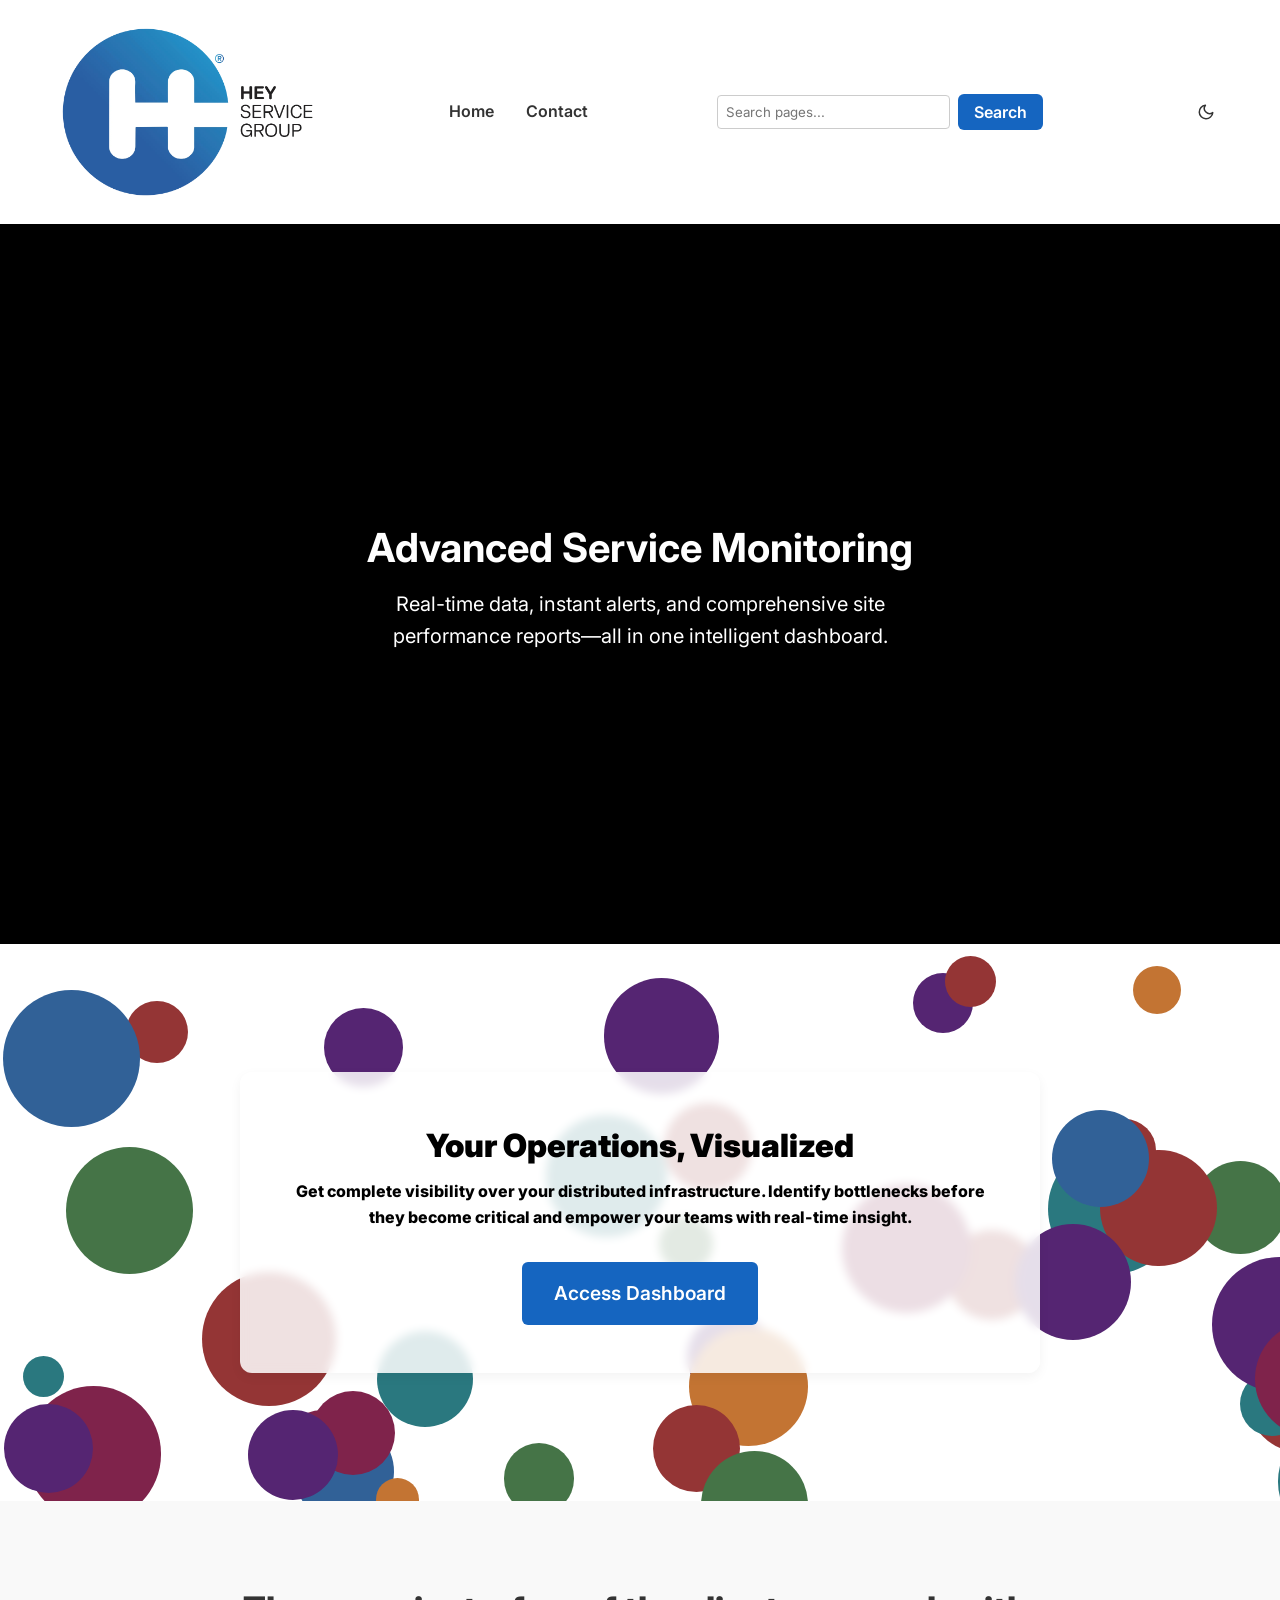
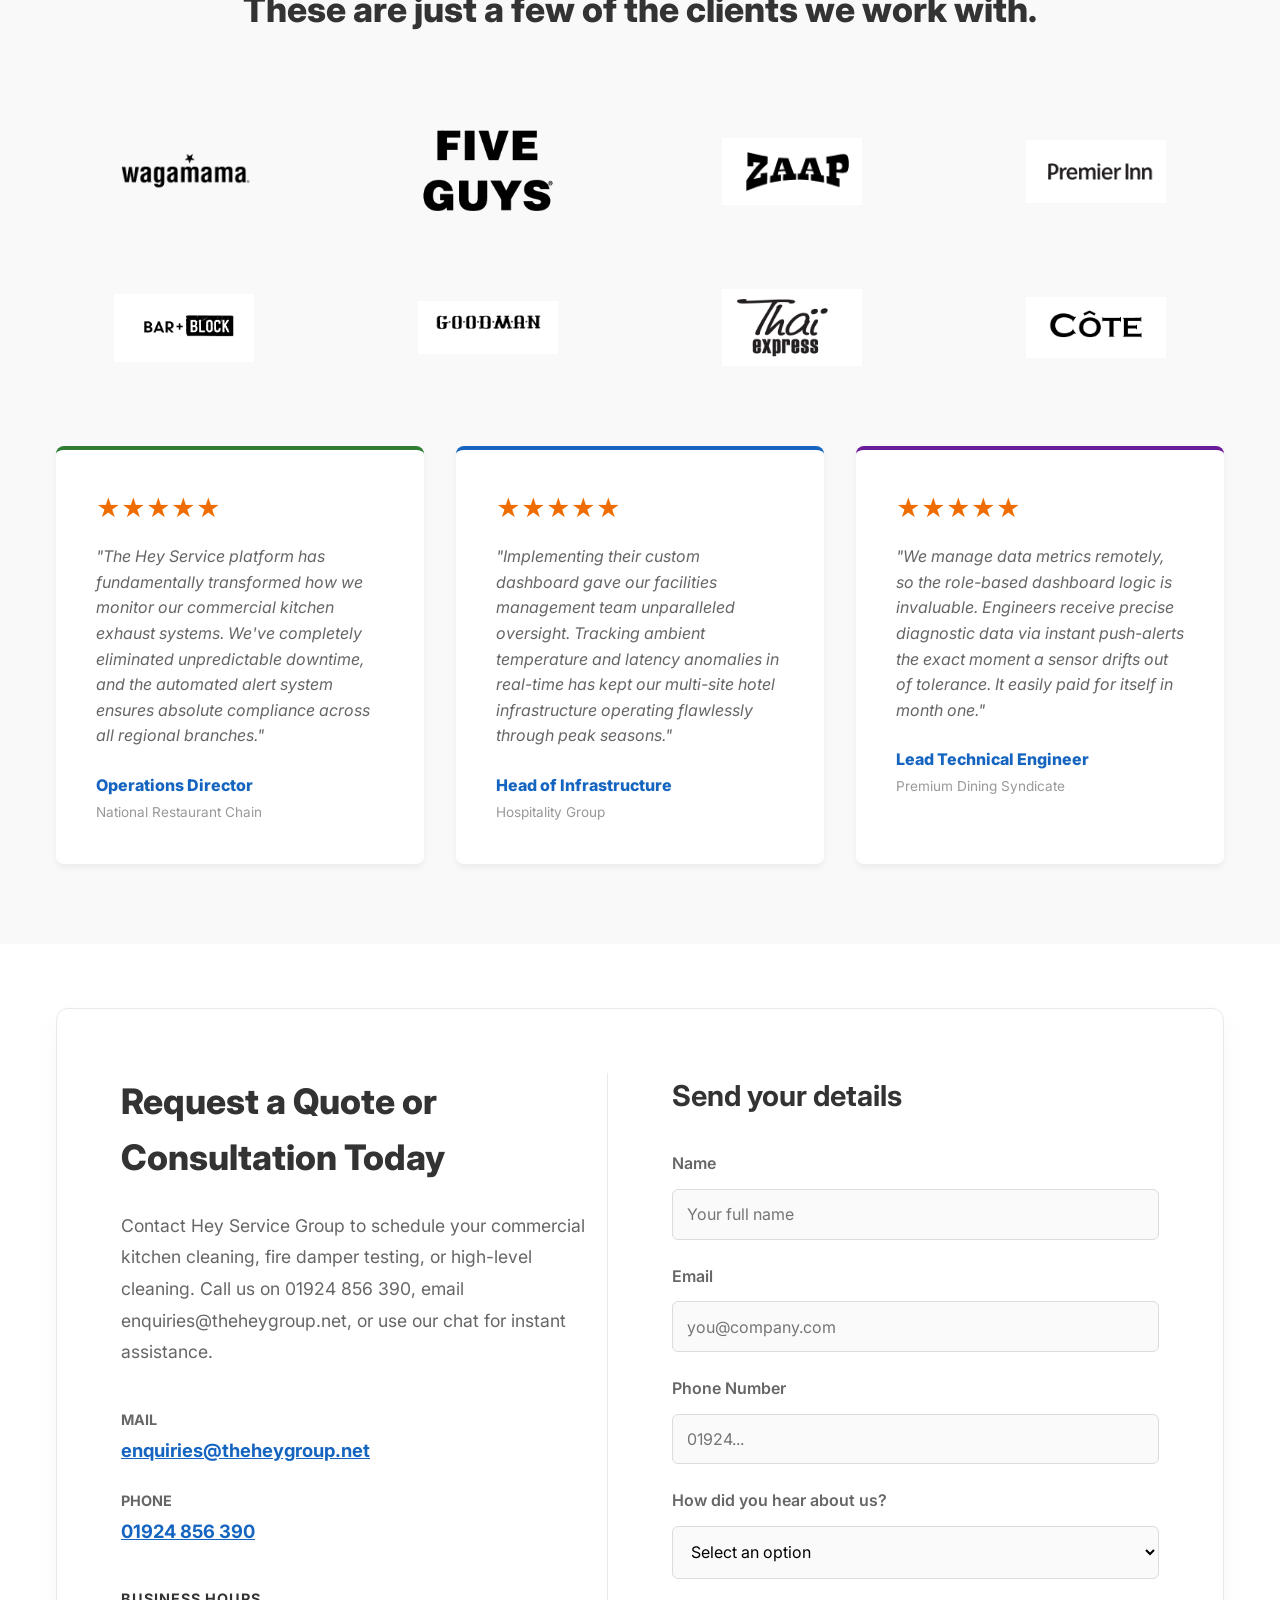
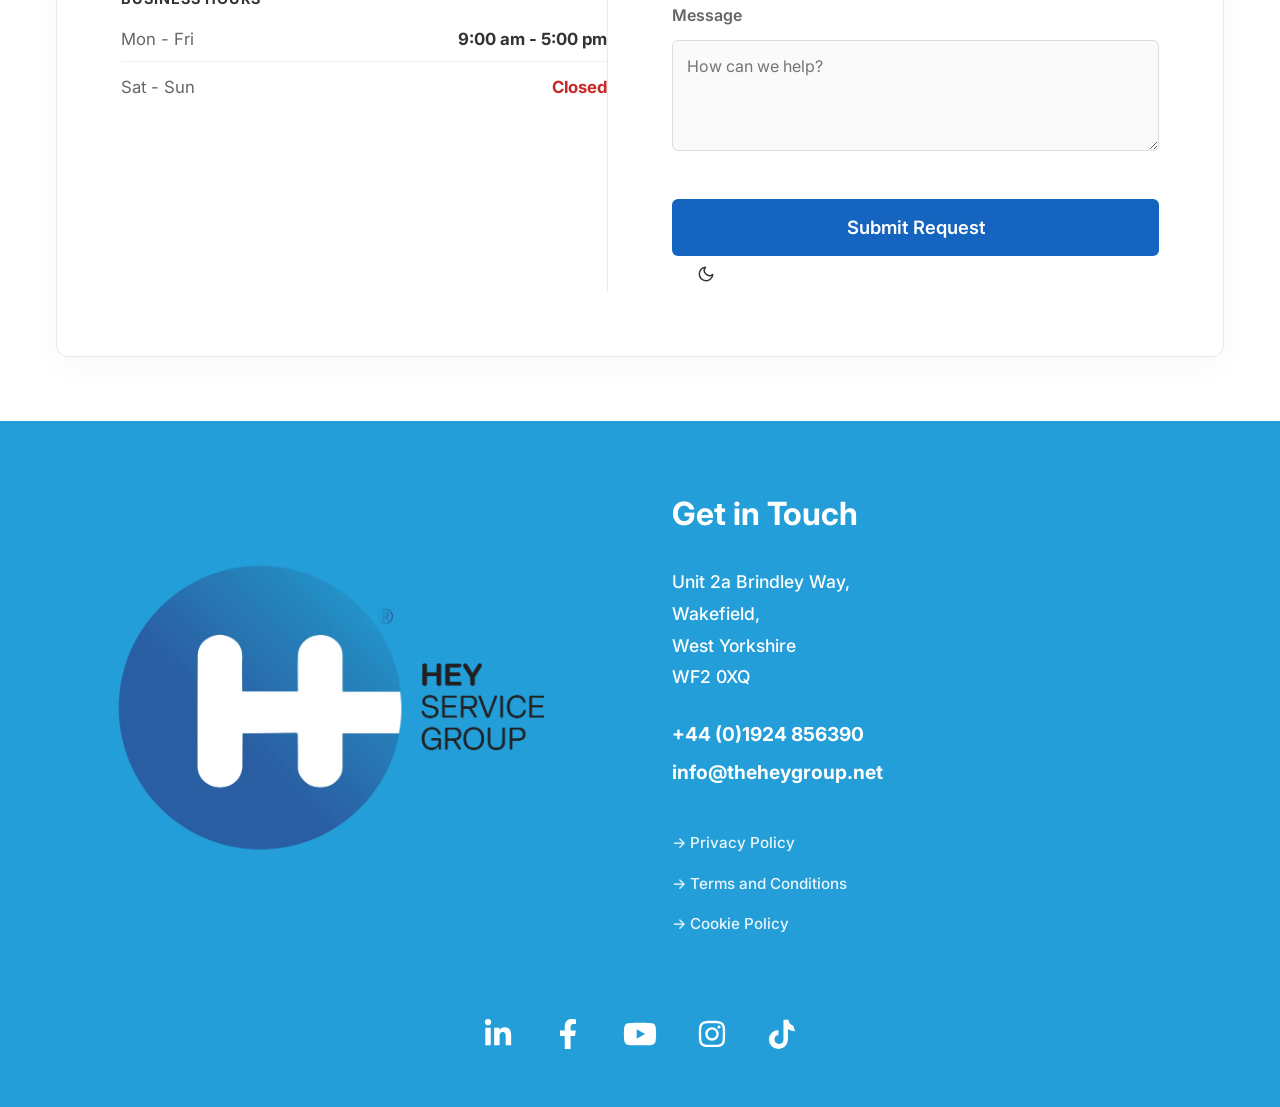
==== commit fdb018c0: "light and dark mode" ====
--- a/index.html
+++ b/index.html
@@ -33,6 +33,12 @@
                 <input type="text" id="searchInput" class="search-input" placeholder="Search pages..." required>
                 <button type="submit" class="btn btn-primary search-btn">Search</button>
             </form>
+            <button id="themeToggleBtn" class="theme-toggle-btn" aria-label="Toggle Dark Mode" title="Toggle Dark Mode">
+                <svg width="18" height="18" viewBox="0 0 24 24" fill="none" stroke="currentColor" stroke-width="2" stroke-linecap="round" stroke-linejoin="round">
+                    <path d="M21 12.79A9 9 0 1 1 11.21 3 7 7 0 0 0 21 12.79z"></path>
+                </svg>
+            </button>
+
         </div>
     </header>
 
@@ -182,6 +188,12 @@
                         </div>
                         <button type="submit" class="btn btn-primary quote-submit-btn">Submit Request</button>
                     </form>
+            <button id="themeToggleBtn" class="theme-toggle-btn" aria-label="Toggle Dark Mode" title="Toggle Dark Mode">
+                <svg width="18" height="18" viewBox="0 0 24 24" fill="none" stroke="currentColor" stroke-width="2" stroke-linecap="round" stroke-linejoin="round">
+                    <path d="M21 12.79A9 9 0 1 1 11.21 3 7 7 0 0 0 21 12.79z"></path>
+                </svg>
+            </button>
+
                 </div>
 
             </div>
--- a/css/style.css
+++ b/css/style.css
@@ -59,6 +59,17 @@
     --bg-main: #fff0f0;
 }
 
+/* Dark Mode Theme Override */
+body.dark-theme {
+    --bg-main: #121212;
+    --bg-card: #1e1e1e;
+    --text-main: #f4f6f8;
+    --text-muted: #a0a0a0;
+    --text-light: #ffffff;
+}
+
+/* Base Body Styles */
+
 /* Reset */
 * {
     margin: 0;
@@ -1062,3 +1073,23 @@
     /* Maintenance text */
     .maintenance-text { font-size: 0.85rem; }
 }
+
+/* Dark Mode Toggle */
+.theme-toggle-btn {
+    background: transparent;
+    border: 1px solid var(--border-color);
+    border-radius: 50%;
+    width: 36px;
+    height: 36px;
+    display: flex;
+    align-items: center;
+    justify-content: center;
+    cursor: pointer;
+    color: var(--text-main);
+    transition: var(--transition-fast);
+    margin-left: 1rem;
+}
+
+.theme-toggle-btn:hover {
+    background: var(--bg-main);
+}
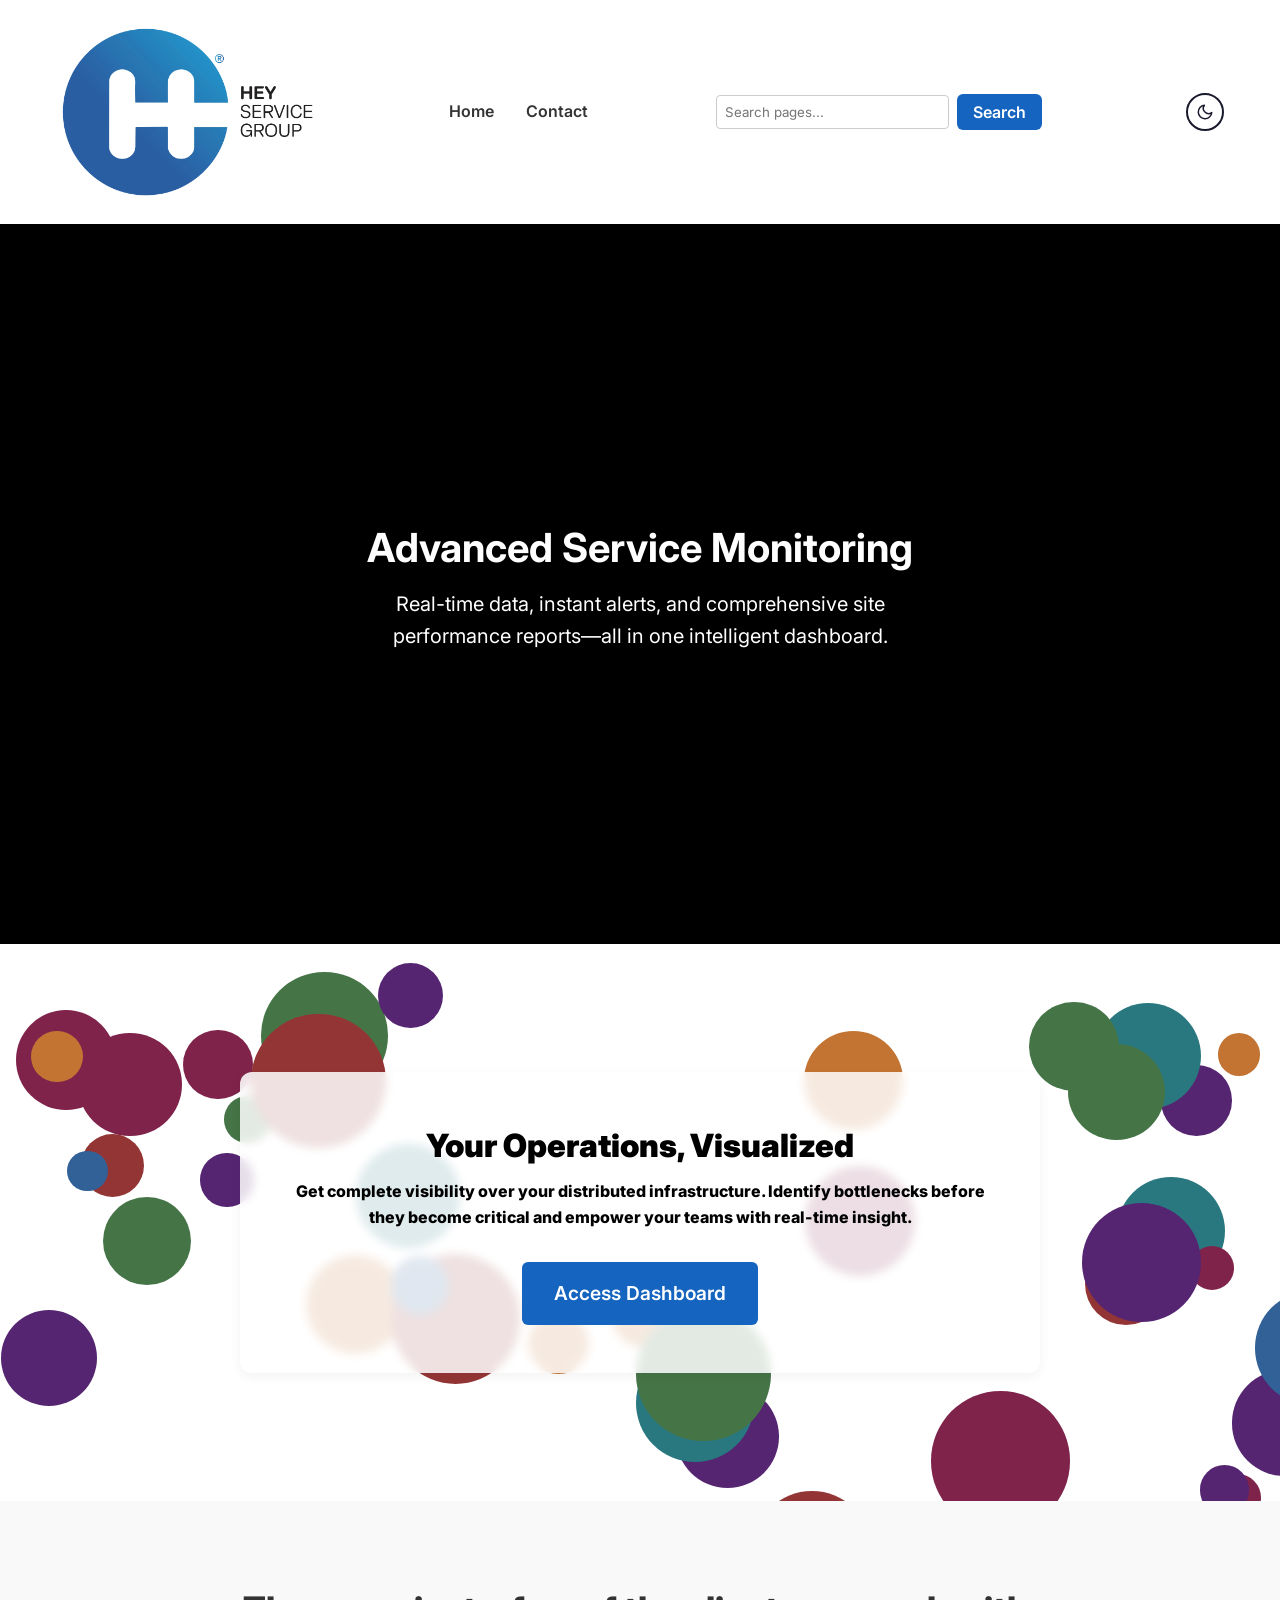
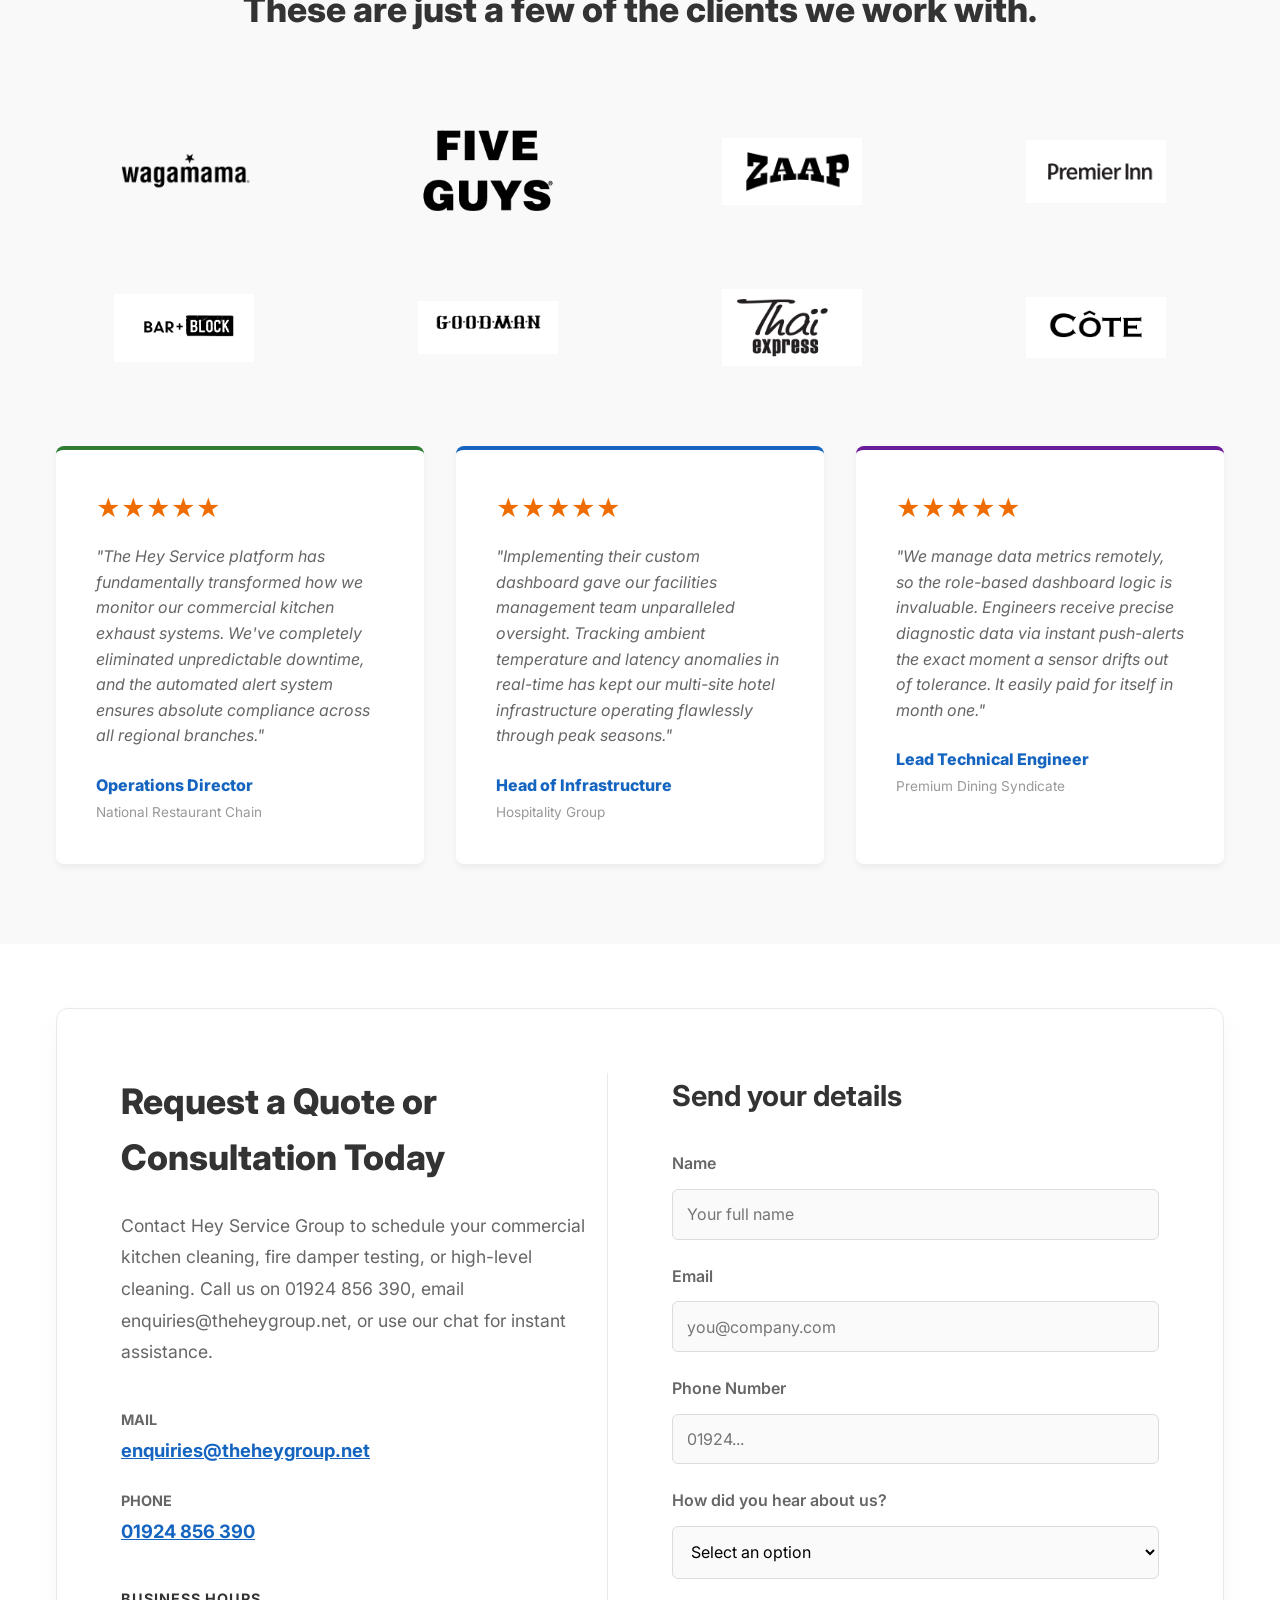
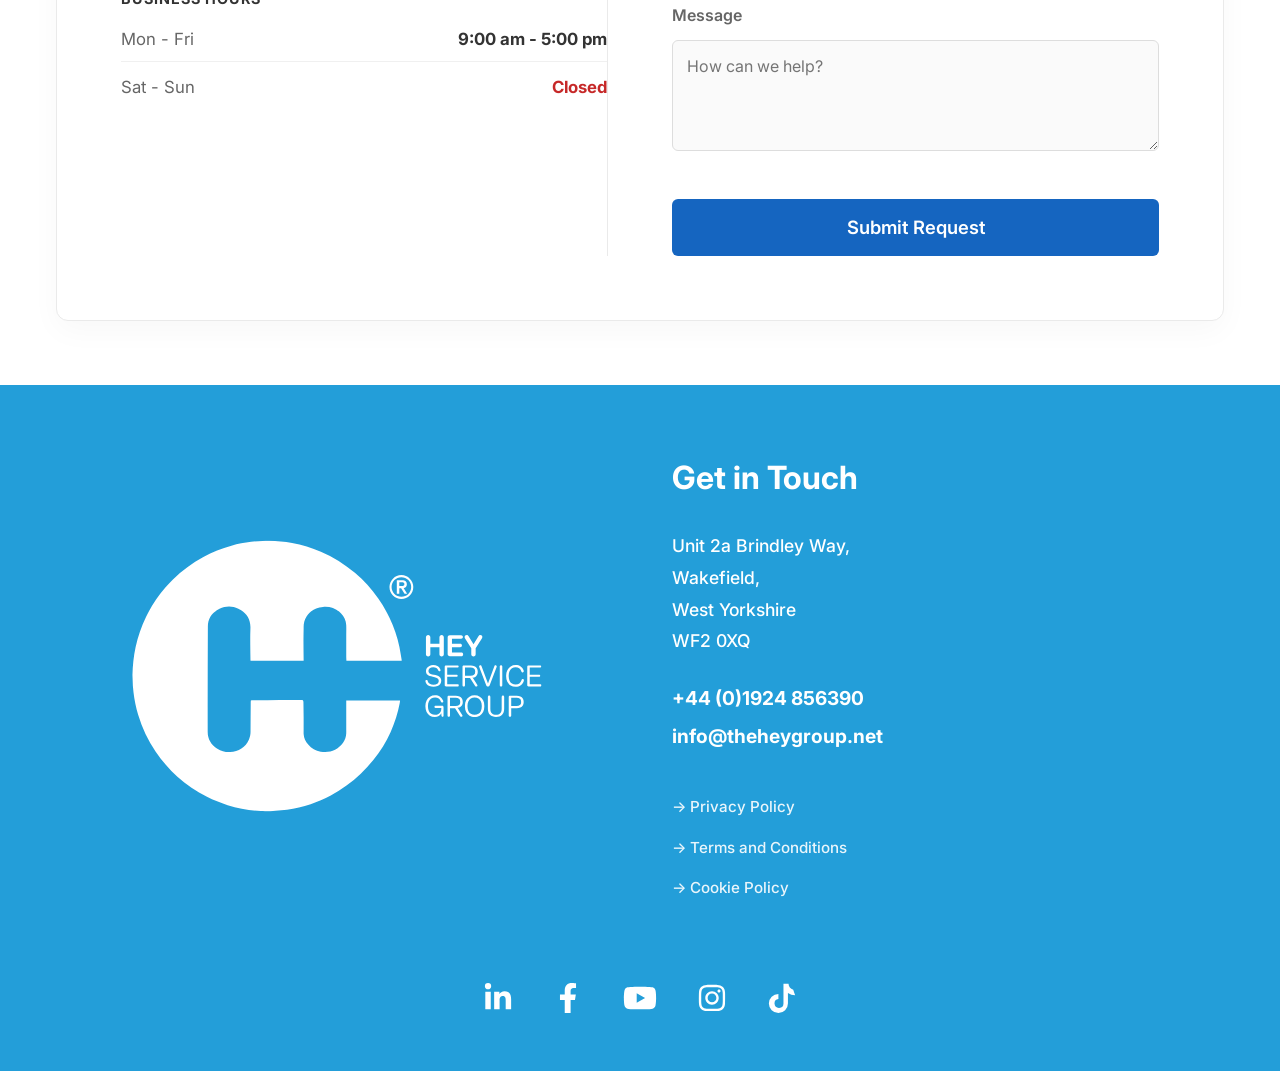
==== commit 40f27525: "dark and light mode logo" ====
--- a/index.html
+++ b/index.html
@@ -188,11 +188,6 @@
                         </div>
                         <button type="submit" class="btn btn-primary quote-submit-btn">Submit Request</button>
                     </form>
-            <button id="themeToggleBtn" class="theme-toggle-btn" aria-label="Toggle Dark Mode" title="Toggle Dark Mode">
-                <svg width="18" height="18" viewBox="0 0 24 24" fill="none" stroke="currentColor" stroke-width="2" stroke-linecap="round" stroke-linejoin="round">
-                    <path d="M21 12.79A9 9 0 1 1 11.21 3 7 7 0 0 0 21 12.79z"></path>
-                </svg>
-            </button>
 
                 </div>
 
--- a/css/style.css
+++ b/css/style.css
@@ -62,10 +62,76 @@
 /* Dark Mode Theme Override */
 body.dark-theme {
     --bg-main: #121212;
-    --bg-card: #1e1e1e;
+    --bg-card: #222222;
     --text-main: #f4f6f8;
-    --text-muted: #a0a0a0;
+    --text-muted: #aaaaaa;
     --text-light: #ffffff;
+}
+
+/* Override all hardcoded white backgrounds across the site */
+body.dark-theme .login-wrapper,
+body.dark-theme .login-box,
+body.dark-theme .testimonial-card-pad,
+body.dark-theme .quote-section,
+body.dark-theme .quote-container,
+body.dark-theme .clients-section,
+body.dark-theme .profile-dropdown,
+body.dark-theme .alarm-modal,
+body.dark-theme .alarm-modal-dynamic,
+body.dark-theme .gauge-wrapper,
+body.dark-theme .dashboard-main {
+    background-color: var(--bg-card) !important;
+    color: var(--text-main) !important;
+}
+
+body.dark-theme .back-arrow-btn {
+    background-color: var(--bg-main) !important;
+    color: var(--text-main) !important;
+}
+
+body.dark-theme .gauge-inner {
+    background-color: var(--bg-card) !important;
+}
+
+body.dark-theme .clients-section {
+    background-color: var(--bg-main) !important;
+}
+
+/* Fix text in specific nested card containers */
+body.dark-theme .form-input-custom,
+body.dark-theme .form-select-custom,
+body.dark-theme .search-input,
+body.dark-theme .form-control {
+    background-color: #333 !important;
+    border-color: #444 !important;
+    color: #fff !important;
+}
+
+/* Quote / contact form text — force everything white in dark mode */
+body.dark-theme .quote-title,
+body.dark-theme .quote-subtitle,
+body.dark-theme .form-title,
+body.dark-theme .form-label,
+body.dark-theme .contact-detail-title,
+body.dark-theme .hours-title,
+body.dark-theme .hours-day,
+body.dark-theme .hours-time,
+body.dark-theme .hours-closed,
+body.dark-theme .secure-notice {
+    color: #ffffff !important;
+}
+
+/* Testimonial card text — force white in dark mode */
+body.dark-theme .testimonial-text,
+body.dark-theme .testimonial-role,
+body.dark-theme .testimonial-quote {
+    color: #cccccc !important;
+}
+
+@media (max-width: 768px) {
+    body.dark-theme .nav-links {
+        background: rgba(20,20,20,0.98) !important;
+    }
 }
 
 /* Base Body Styles */
@@ -561,7 +627,7 @@
 .dashboard-toolbar { display: flex; justify-content: space-between; align-items: center; padding-bottom: 1rem; margin-top: 1rem; margin-bottom: 1.5rem; position: relative; }
 .toolbar-nav { display: flex; flex-direction: column; gap: 0.5rem; }
 .toolbar-tools { display: flex; gap: 1.5rem; align-items: center; }
-.back-link { color: #000; text-decoration: none; font-weight: 700; font-size: 1rem; display: inline-flex; align-items: center; gap: 0.3rem; }
+.back-link { color: var(--text-main); text-decoration: none; font-weight: 700; font-size: 1rem; display: inline-flex; align-items: center; gap: 0.3rem; }
 
 /* --- Breadcrumbs --- */
 .breadcrumb-list { list-style: none; padding: 0; margin: 0; display: flex; gap: 0.8rem; font-size: 1.25rem; font-weight: 500; color: var(--text-muted); }
@@ -680,23 +746,23 @@
 
 /* --- Login Page --- */
 .login-container { position: relative; z-index: 2; width: 100%; max-width: 450px; }
-.login-heading { margin-bottom: 0.5rem; color: #000; font-size: 2.5rem; font-weight: 900; }
-.login-subtitle { margin-bottom: var(--spacing-md); color: #000; font-weight: 700; }
-.secure-notice { background-color: rgba(21, 101, 192, 0.1); padding: 0.5rem; border-radius: 4px; margin-bottom: 1rem; font-size: 0.85rem; color: var(--color-info); display: flex; align-items: center; gap: 0.5rem; }
-.error-message { display: none; background-color: rgba(198, 40, 40, 0.1); color: var(--color-danger); padding: 0.5rem; border-radius: 4px; margin-bottom: 1rem; font-size: 0.85rem; font-weight: 600; }
-.form-label-auth { font-weight: 500; color: var(--text-main); }
+.login-heading { margin-bottom: 0.5rem; color: var(--text-main); font-size: 2.8rem; font-weight: 900; }
+.login-subtitle { margin-bottom: var(--spacing-md); color: var(--text-main); font-weight: 700; font-size: 1.2rem; }
+.secure-notice { background-color: rgba(21, 101, 192, 0.15); padding: 0.85rem 1rem; border-radius: 6px; margin-bottom: 1rem; font-size: 1.05rem; font-weight: 500; color: var(--color-info); display: flex; align-items: center; gap: 0.6rem; line-height: 1.5; border: 1px solid rgba(21, 101, 192, 0.3); }
+.error-message { display: none; background-color: rgba(198, 40, 40, 0.1); color: var(--color-danger); padding: 0.5rem; border-radius: 4px; margin-bottom: 1rem; font-size: 0.95rem; font-weight: 600; }
+.form-label-auth { font-weight: 600; color: var(--text-main); font-size: 1.1rem; }
 .form-control-password { padding-right: 40px; }
-.btn-full { width: 100%; }
-.login-links { display: flex; justify-content: space-between; font-size: 0.9rem; margin-top: 1rem; }
+.btn-full { width: 100%; font-size: 1.1rem; padding: 0.8rem; }
+.login-links { display: flex; justify-content: space-between; font-size: 1.05rem; margin-top: 1rem; }
 .link-info { color: var(--color-info); }
-.link-muted { color: #000; font-weight: 700; }
+.link-muted { color: var(--text-main); font-weight: 700; }
 
 /* --- Modal Form Styles --- */
-.modal-heading { margin-bottom: 0.5rem; color: var(--text-main); display: flex; align-items: center; gap: 0.5rem; }
-.modal-subtitle { margin-bottom: var(--spacing-md); color: #000; font-weight: 700; }
-.modal-message { display: none; padding: 0.5rem; border-radius: 4px; margin-bottom: 1rem; font-size: 0.85rem; font-weight: 600; }
-.modal-form-label { font-weight: 500; color: var(--text-main); font-size: 0.9rem; }
-.modal-submit-btn { width: 100%; margin-top: 1rem; }
+.modal-heading { margin-bottom: 0.5rem; color: var(--text-main); display: flex; align-items: center; gap: 0.5rem; font-size: 1.6rem; }
+.modal-subtitle { margin-bottom: var(--spacing-md); color: var(--text-main); font-weight: 700; font-size: 1.1rem; }
+.modal-message { display: none; padding: 0.5rem; border-radius: 4px; margin-bottom: 1rem; font-size: 0.95rem; font-weight: 600; }
+.modal-form-label { font-weight: 500; color: var(--text-main); font-size: 1.05rem; }
+.modal-submit-btn { width: 100%; margin-top: 1rem; font-size: 1.1rem; }
 
 /* --- Dashboard Page Specifics --- */
 .dashboard-main { padding: var(--spacing-lg) var(--spacing-sm); border-radius: var(--border-radius); background-color: white; margin-top: var(--spacing-md); box-shadow: 0 4px 6px rgba(0,0,0,0.05); }
@@ -1075,21 +1141,46 @@
 }
 
 /* Dark Mode Toggle */
+/* Light mode: dark icon + dark border so it stands out on the white header */
 .theme-toggle-btn {
     background: transparent;
-    border: 1px solid var(--border-color);
+    border: 2px solid #1a1a2e;
     border-radius: 50%;
-    width: 36px;
-    height: 36px;
+    width: 38px;
+    height: 38px;
     display: flex;
     align-items: center;
     justify-content: center;
     cursor: pointer;
-    color: var(--text-main);
+    color: #1a1a2e;
     transition: var(--transition-fast);
     margin-left: 1rem;
+    z-index: 200;
 }
 
 .theme-toggle-btn:hover {
-    background: var(--bg-main);
-}
+    background: rgba(0,0,0,0.07);
+}
+
+/* Dark mode: flip to white border + white icon */
+body.dark-theme .theme-toggle-btn {
+    border-color: rgba(255,255,255,0.7);
+    color: #ffffff;
+}
+
+body.dark-theme .theme-toggle-btn:hover {
+    background: rgba(255,255,255,0.1);
+}
+
+@media (max-width: 768px) {
+    .nav-container {
+        display: flex;
+        align-items: center;
+        justify-content: space-between;
+    }
+    .theme-toggle-btn {
+        margin-left: 0;
+        margin-right: auto;
+        order: -1;
+    }
+}
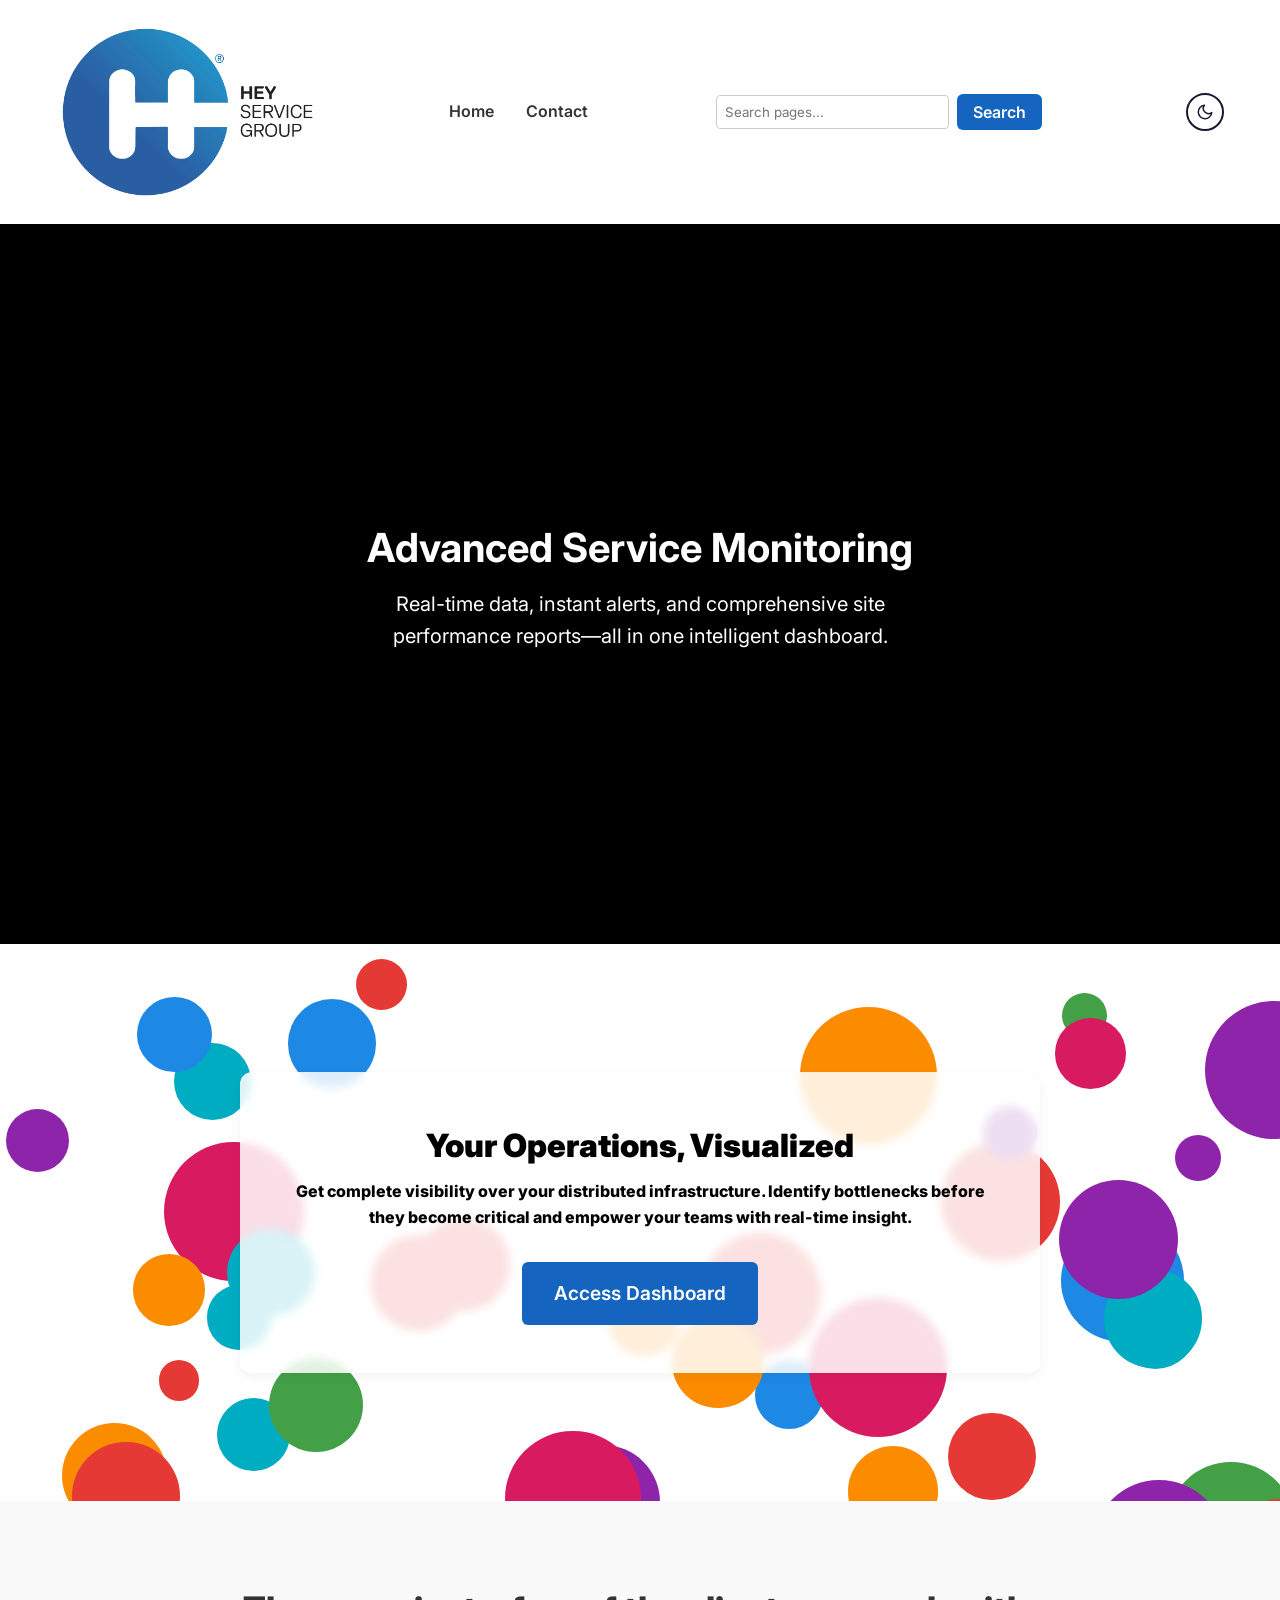
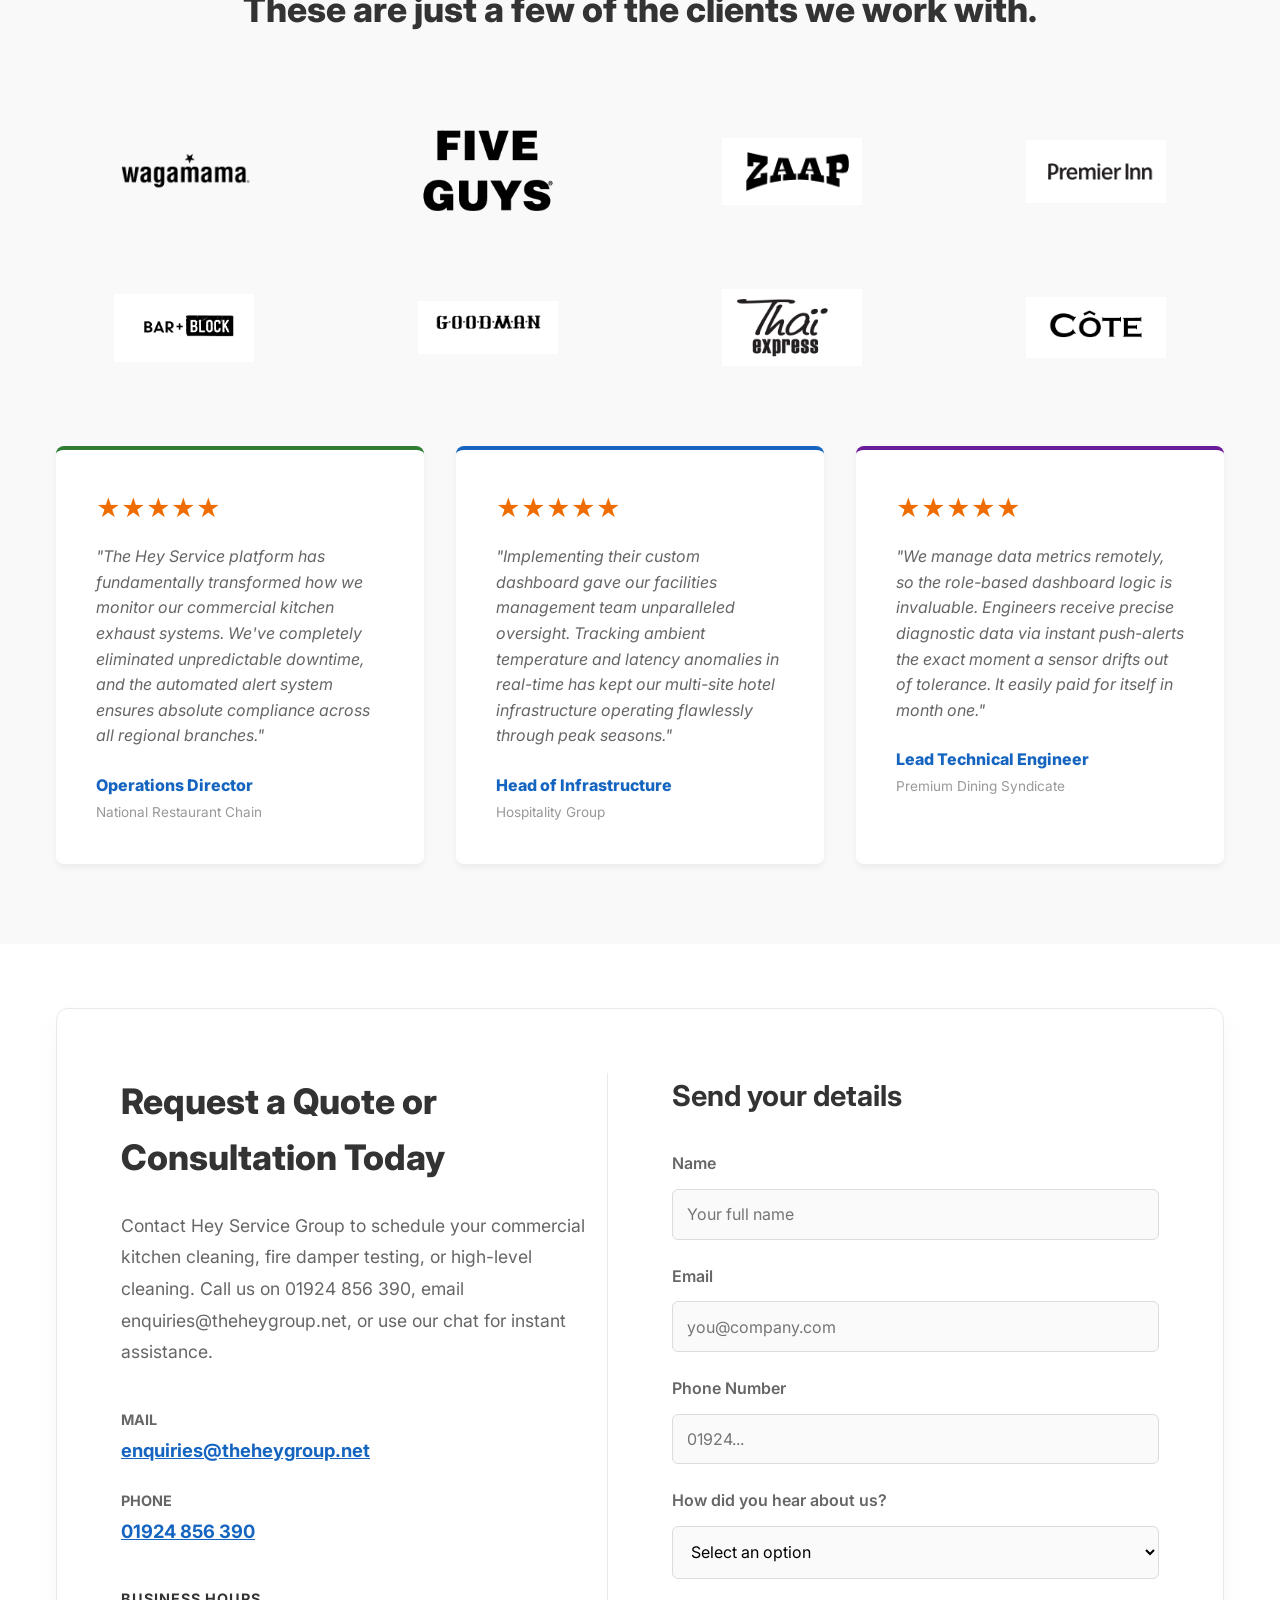
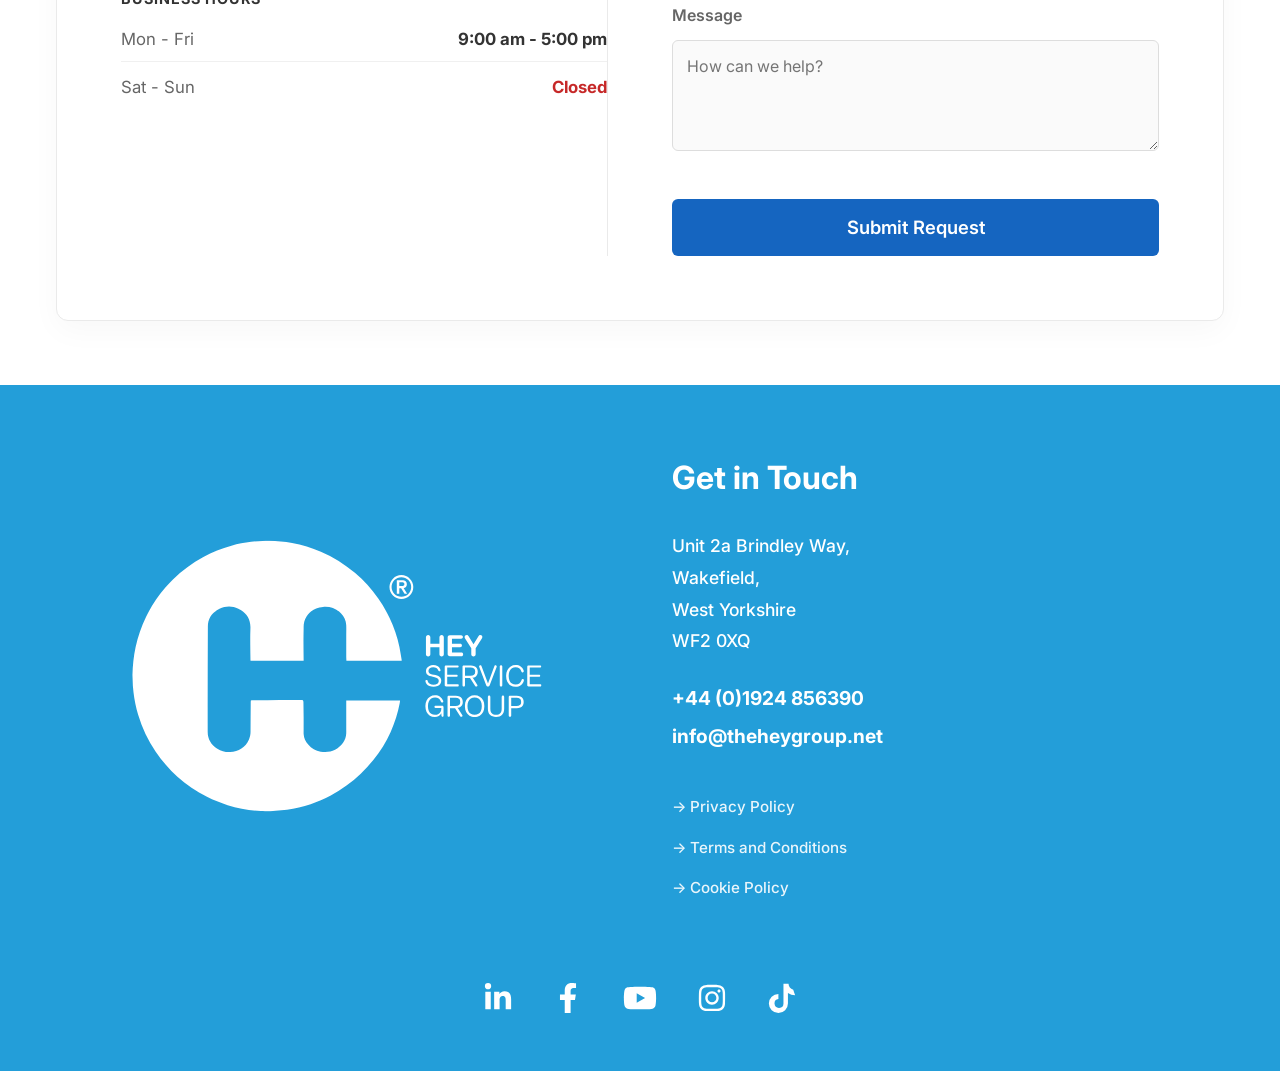
==== commit 53ab06d8: "feedback" ====
--- a/index.html
+++ b/index.html
@@ -159,7 +159,17 @@
                 <!-- Right Side: Form -->
                 <div>
                     <h3 class="form-title">Send your details</h3>
-                    <form class="quote-form mailto-form" data-subject="New Quote Request from Website">
+
+                    <!-- Success message (shown after submit) -->
+                    <div id="quoteSuccessMsg" class="quote-success-msg" style="display:none;">
+                        <svg width="22" height="22" viewBox="0 0 24 24" fill="none" stroke="currentColor" stroke-width="2.5" stroke-linecap="round" stroke-linejoin="round"><polyline points="20 6 9 17 4 12"></polyline></svg>
+                        <div>
+                            <strong>Quote submitted successfully!</strong><br>
+                            <span>Thank you — a member of the Hey Service team will be in touch shortly.</span>
+                        </div>
+                    </div>
+
+                    <form id="quoteContactForm" class="quote-form mailto-form" data-subject="New Quote Request from Website">
                         <div>
                             <label class="form-label">Name</label>
                             <input type="text" name="Name" required class="form-control form-input-custom" placeholder="Your full name">
@@ -186,7 +196,7 @@
                             <label class="form-label">Message</label>
                             <textarea name="Message" required class="form-control form-textarea form-input-custom" rows="4" placeholder="How can we help?"></textarea>
                         </div>
-                        <button type="submit" class="btn btn-primary quote-submit-btn">Submit Request</button>
+                        <button type="submit" id="quoteSubmitBtn" class="btn btn-primary quote-submit-btn">Submit Request</button>
                     </form>
 
                 </div>
--- a/css/style.css
+++ b/css/style.css
@@ -748,7 +748,7 @@
 .login-container { position: relative; z-index: 2; width: 100%; max-width: 450px; }
 .login-heading { margin-bottom: 0.5rem; color: var(--text-main); font-size: 2.8rem; font-weight: 900; }
 .login-subtitle { margin-bottom: var(--spacing-md); color: var(--text-main); font-weight: 700; font-size: 1.2rem; }
-.secure-notice { background-color: rgba(21, 101, 192, 0.15); padding: 0.85rem 1rem; border-radius: 6px; margin-bottom: 1rem; font-size: 1.05rem; font-weight: 500; color: var(--color-info); display: flex; align-items: center; gap: 0.6rem; line-height: 1.5; border: 1px solid rgba(21, 101, 192, 0.3); }
+.secure-notice { background-color: rgba(21, 101, 192, 0.15); padding: 0.85rem 1rem; border-radius: 6px; margin-bottom: 1rem; font-size: 1.05rem; font-weight: 600; color: #0d2263; display: flex; align-items: center; gap: 0.6rem; line-height: 1.5; border: 1px solid rgba(13, 34, 99, 0.35); }
 .error-message { display: none; background-color: rgba(198, 40, 40, 0.1); color: var(--color-danger); padding: 0.5rem; border-radius: 4px; margin-bottom: 1rem; font-size: 0.95rem; font-weight: 600; }
 .form-label-auth { font-weight: 600; color: var(--text-main); font-size: 1.1rem; }
 .form-control-password { padding-right: 40px; }
@@ -756,6 +756,54 @@
 .login-links { display: flex; justify-content: space-between; font-size: 1.05rem; margin-top: 1rem; }
 .link-info { color: var(--color-info); }
 .link-muted { color: var(--text-main); font-weight: 700; }
+
+/* --- Quote Form Success Message --- */
+.quote-success-msg {
+    display: flex;
+    align-items: flex-start;
+    gap: 1rem;
+    background: linear-gradient(135deg, rgba(46,125,50,0.12), rgba(46,125,50,0.06));
+    border: 1.5px solid var(--color-success);
+    border-radius: 10px;
+    padding: 1.5rem 1.25rem;
+    color: #1b5e20;
+    font-size: 1.05rem;
+    line-height: 1.6;
+    margin-bottom: 1.5rem;
+}
+.quote-success-msg svg { flex-shrink: 0; color: var(--color-success); margin-top: 0.15rem; }
+body.dark-theme .quote-success-msg { color: #a5d6a7; border-color: var(--color-success); background: rgba(46,125,50,0.15); }
+
+/* --- Dashboard Login Welcome Banner --- */
+.login-welcome-banner {
+    display: flex;
+    align-items: center;
+    gap: 1rem;
+    background: linear-gradient(135deg, rgba(0,131,143,0.12), rgba(0,131,143,0.05));
+    border: 1.5px solid var(--color-info);
+    border-radius: 10px;
+    padding: 1rem 1.25rem;
+    margin-bottom: 1.5rem;
+    color: var(--text-main);
+    font-size: 1rem;
+    line-height: 1.6;
+    position: relative;
+    transition: opacity 0.4s ease;
+}
+.login-welcome-banner svg { flex-shrink: 0; color: var(--color-success); }
+.welcome-banner-close {
+    background: none;
+    border: none;
+    font-size: 1.4rem;
+    line-height: 1;
+    cursor: pointer;
+    color: var(--text-muted);
+    margin-left: auto;
+    padding: 0 0.25rem;
+    transition: color 0.2s;
+}
+.welcome-banner-close:hover { color: var(--text-main); }
+
 
 /* --- Modal Form Styles --- */
 .modal-heading { margin-bottom: 0.5rem; color: var(--text-main); display: flex; align-items: center; gap: 0.5rem; font-size: 1.6rem; }
@@ -1028,7 +1076,7 @@
     .welcome-icon { margin: 0 auto; }
 
     /* Secure notice wraps text */
-    .secure-notice { font-size: 0.78rem; }
+    .secure-notice { font-size: 1rem; }
 }
 
 /* =====================================================
@@ -1087,7 +1135,7 @@
     /* Login page */
     .login-box { padding: 1.5rem 0.5rem; }
     .login-heading { font-size: 1.3rem; }
-    .secure-notice { flex-direction: column; text-align: center; font-size: 0.75rem; gap: 0.3rem; }
+    .secure-notice { flex-direction: column; text-align: center; font-size: 0.95rem; gap: 0.3rem; }
 
     /* Airflow chart even shorter */
     .airflow-chart { height: 120px; gap: 2px; }
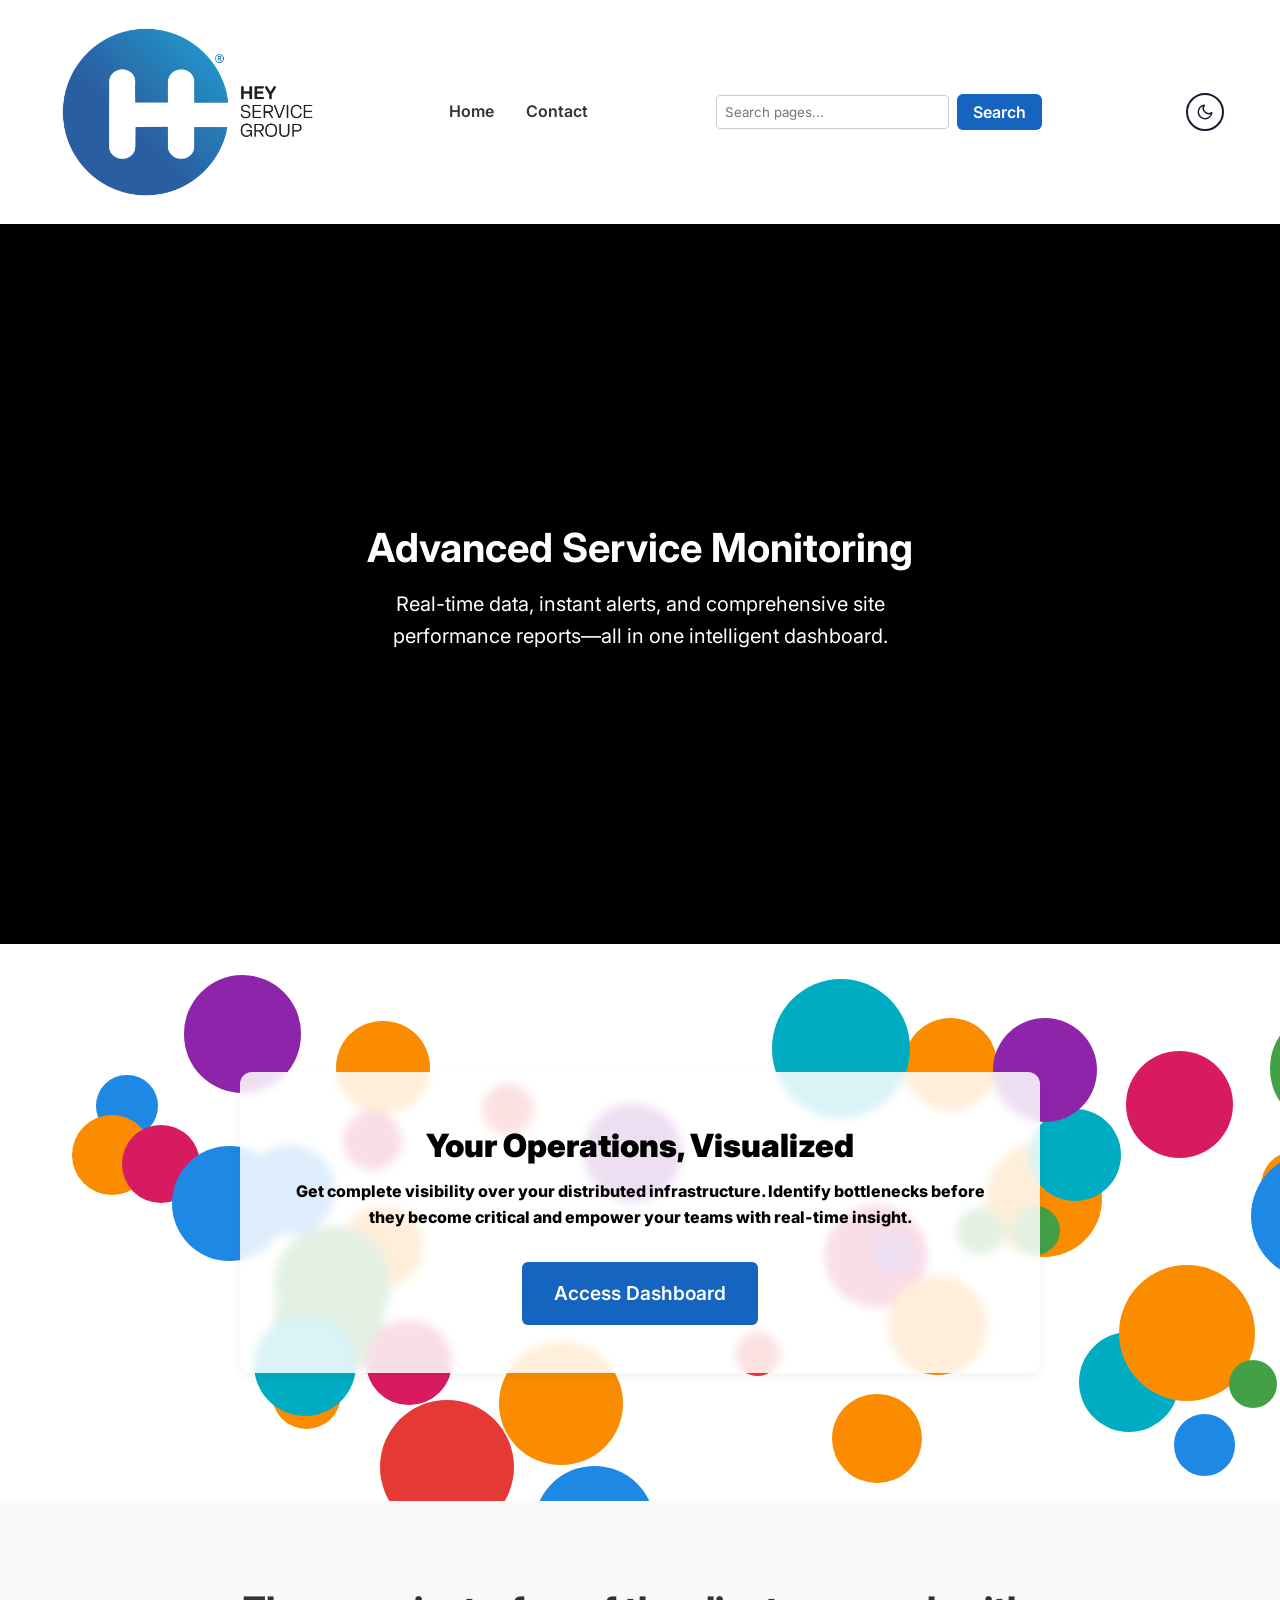
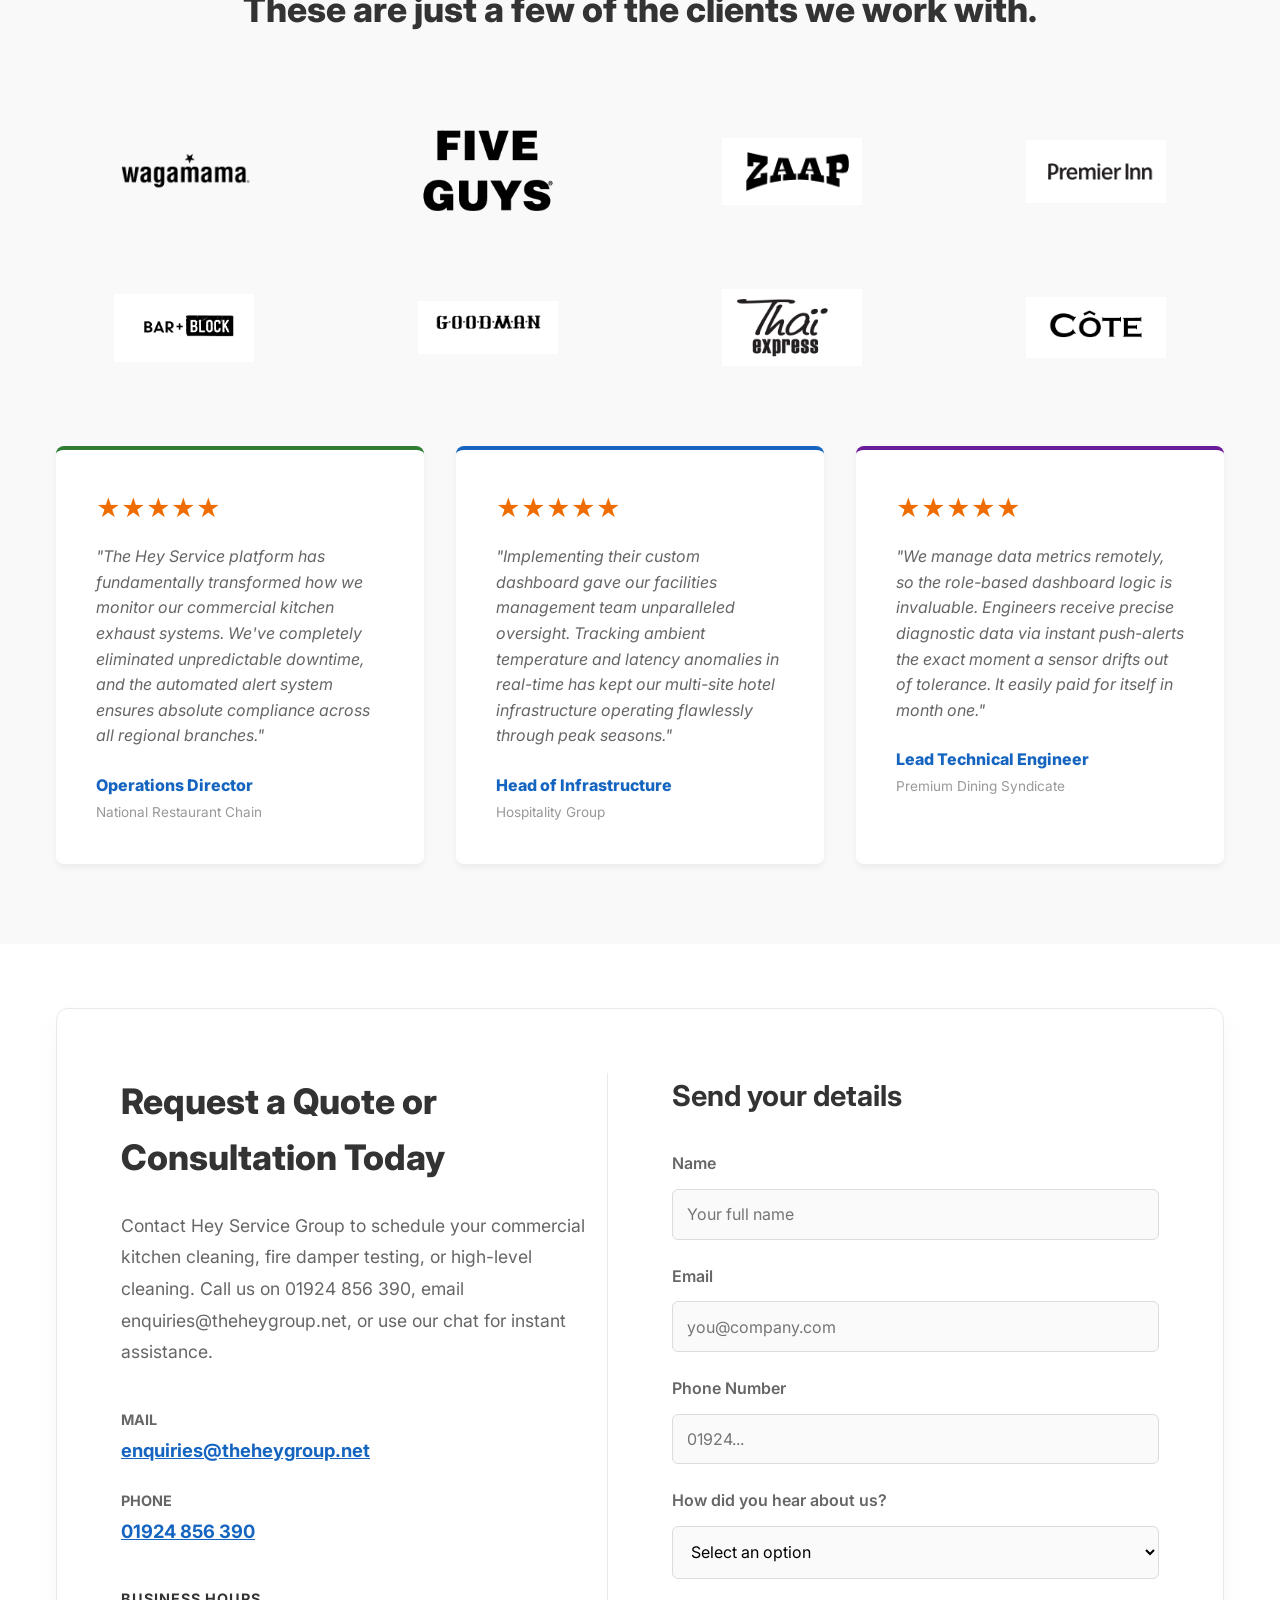
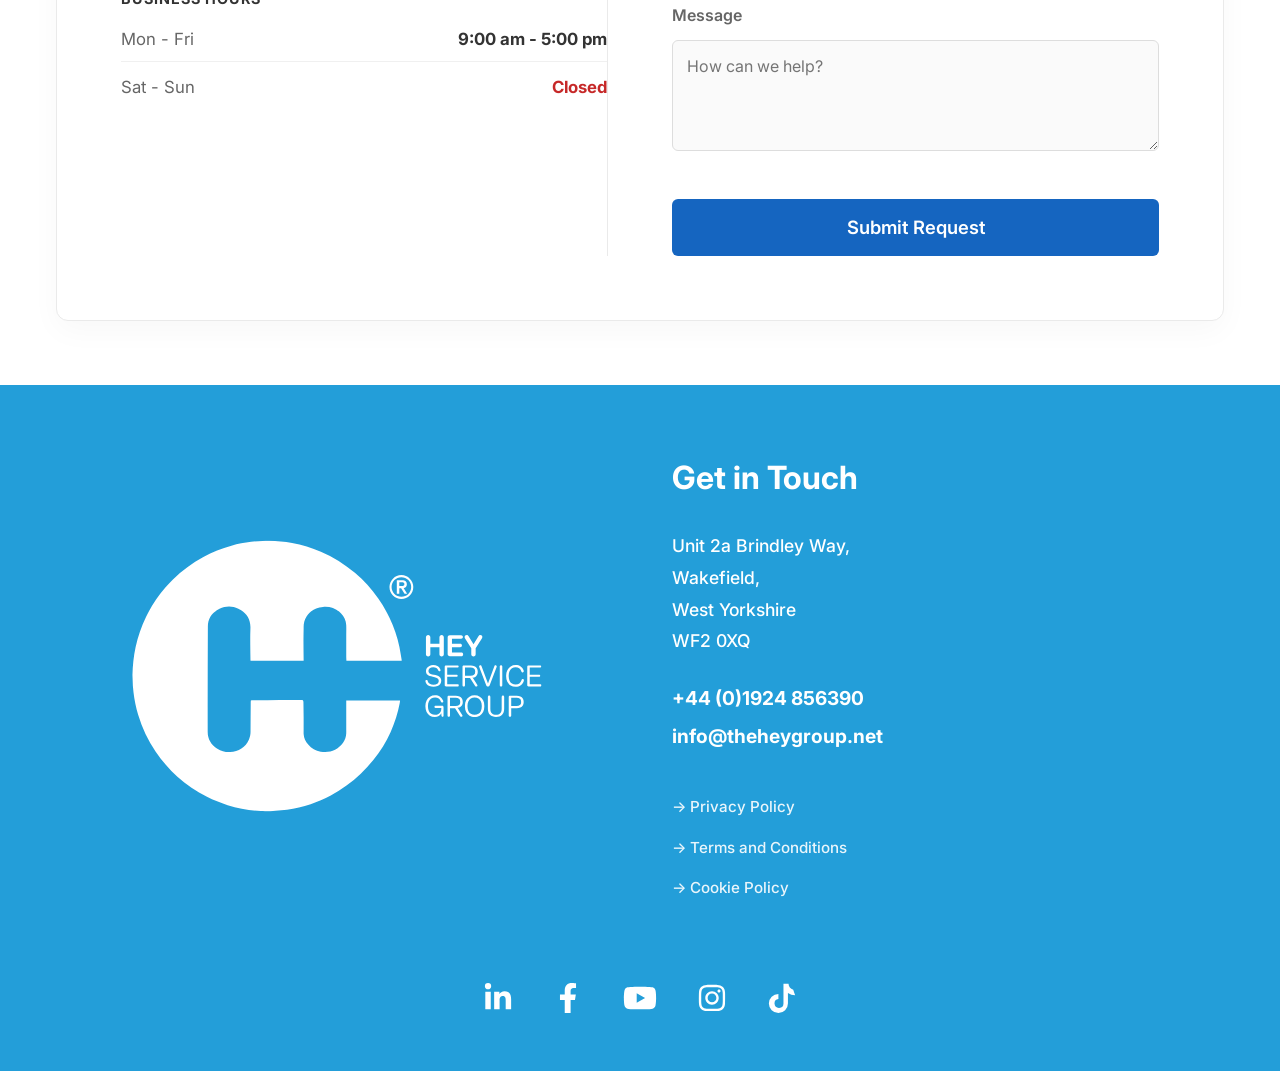
==== commit fae341c4: "forms" ====
--- a/index.html
+++ b/index.html
@@ -169,7 +169,10 @@
                         </div>
                     </div>
 
-                    <form id="quoteContactForm" class="quote-form mailto-form" data-subject="New Quote Request from Website">
+                    <form id="quoteContactForm" class="quote-form" name="quote-request" data-netlify="true" netlify-honeypot="bot-field">
+                        <!-- Netlify hidden fields -->
+                        <input type="hidden" name="form-name" value="quote-request">
+                        <input type="hidden" name="bot-field" style="display:none">
                         <div>
                             <label class="form-label">Name</label>
                             <input type="text" name="Name" required class="form-control form-input-custom" placeholder="Your full name">
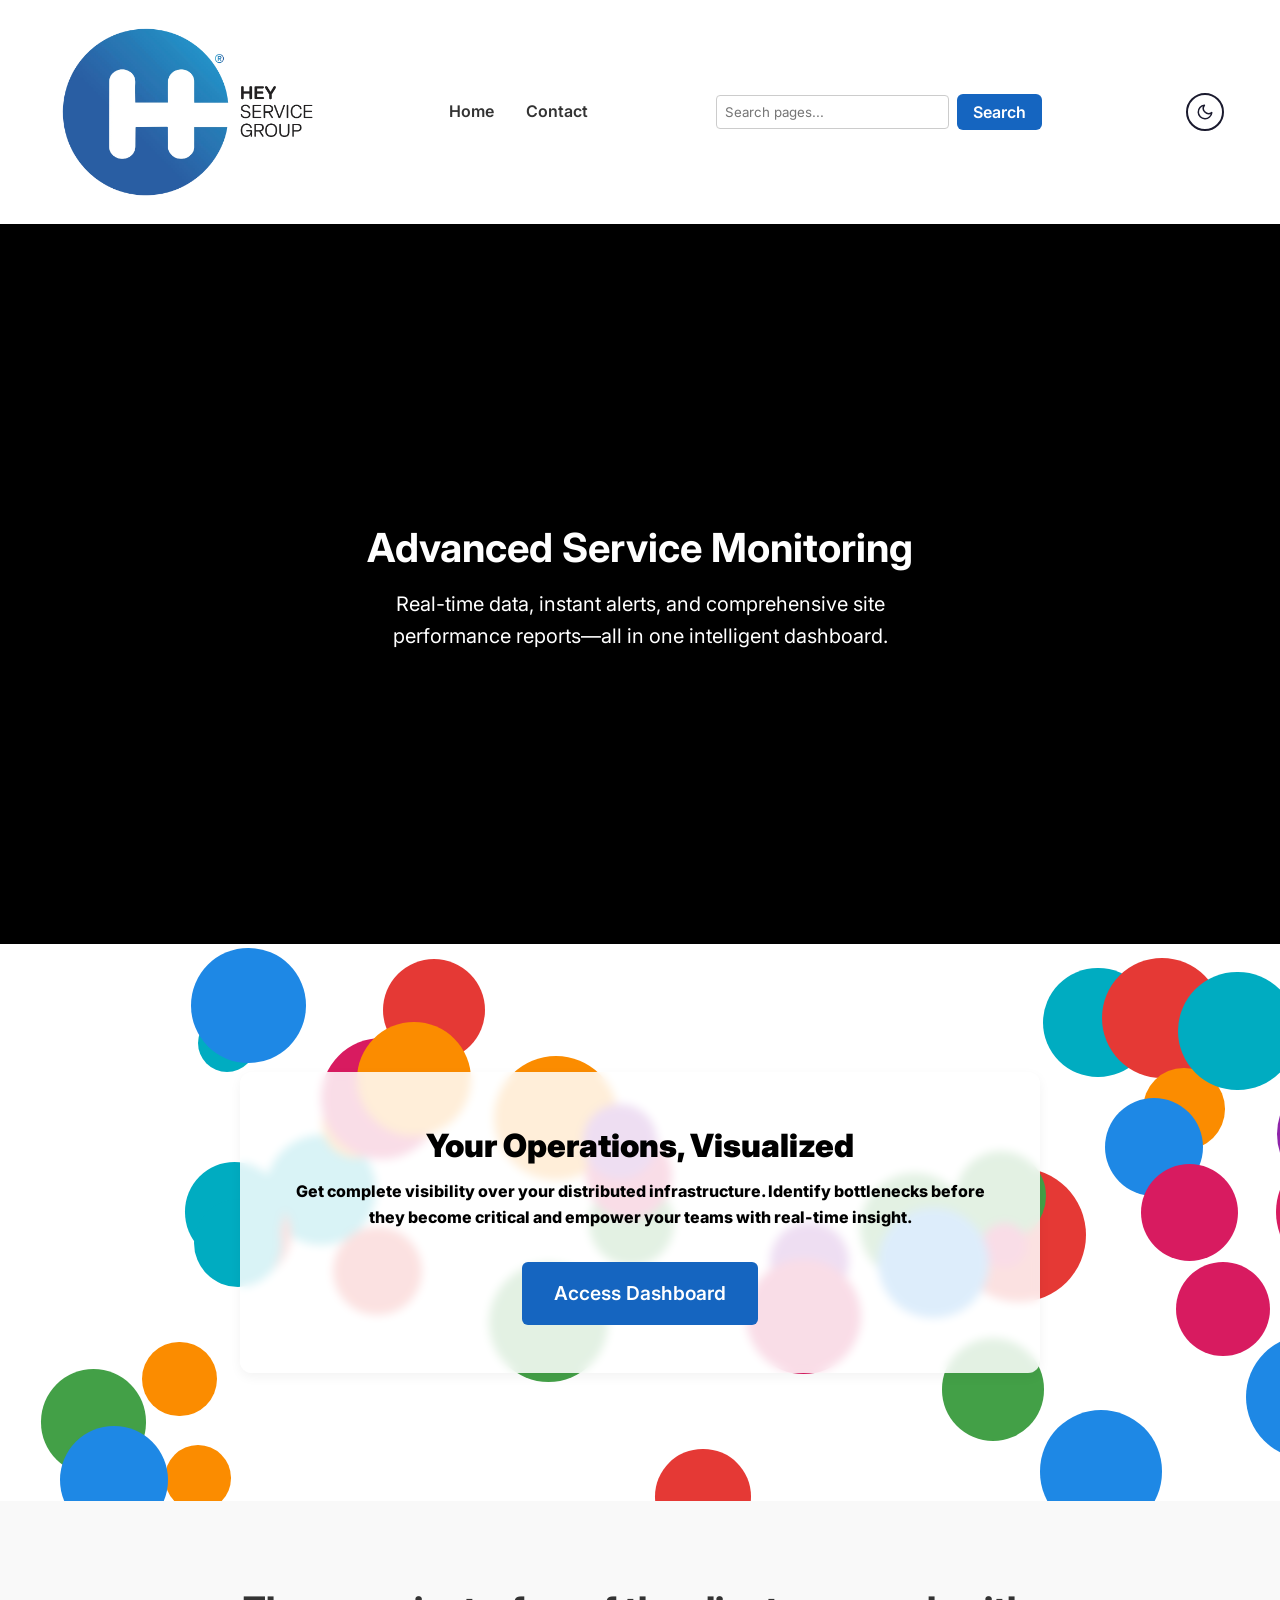
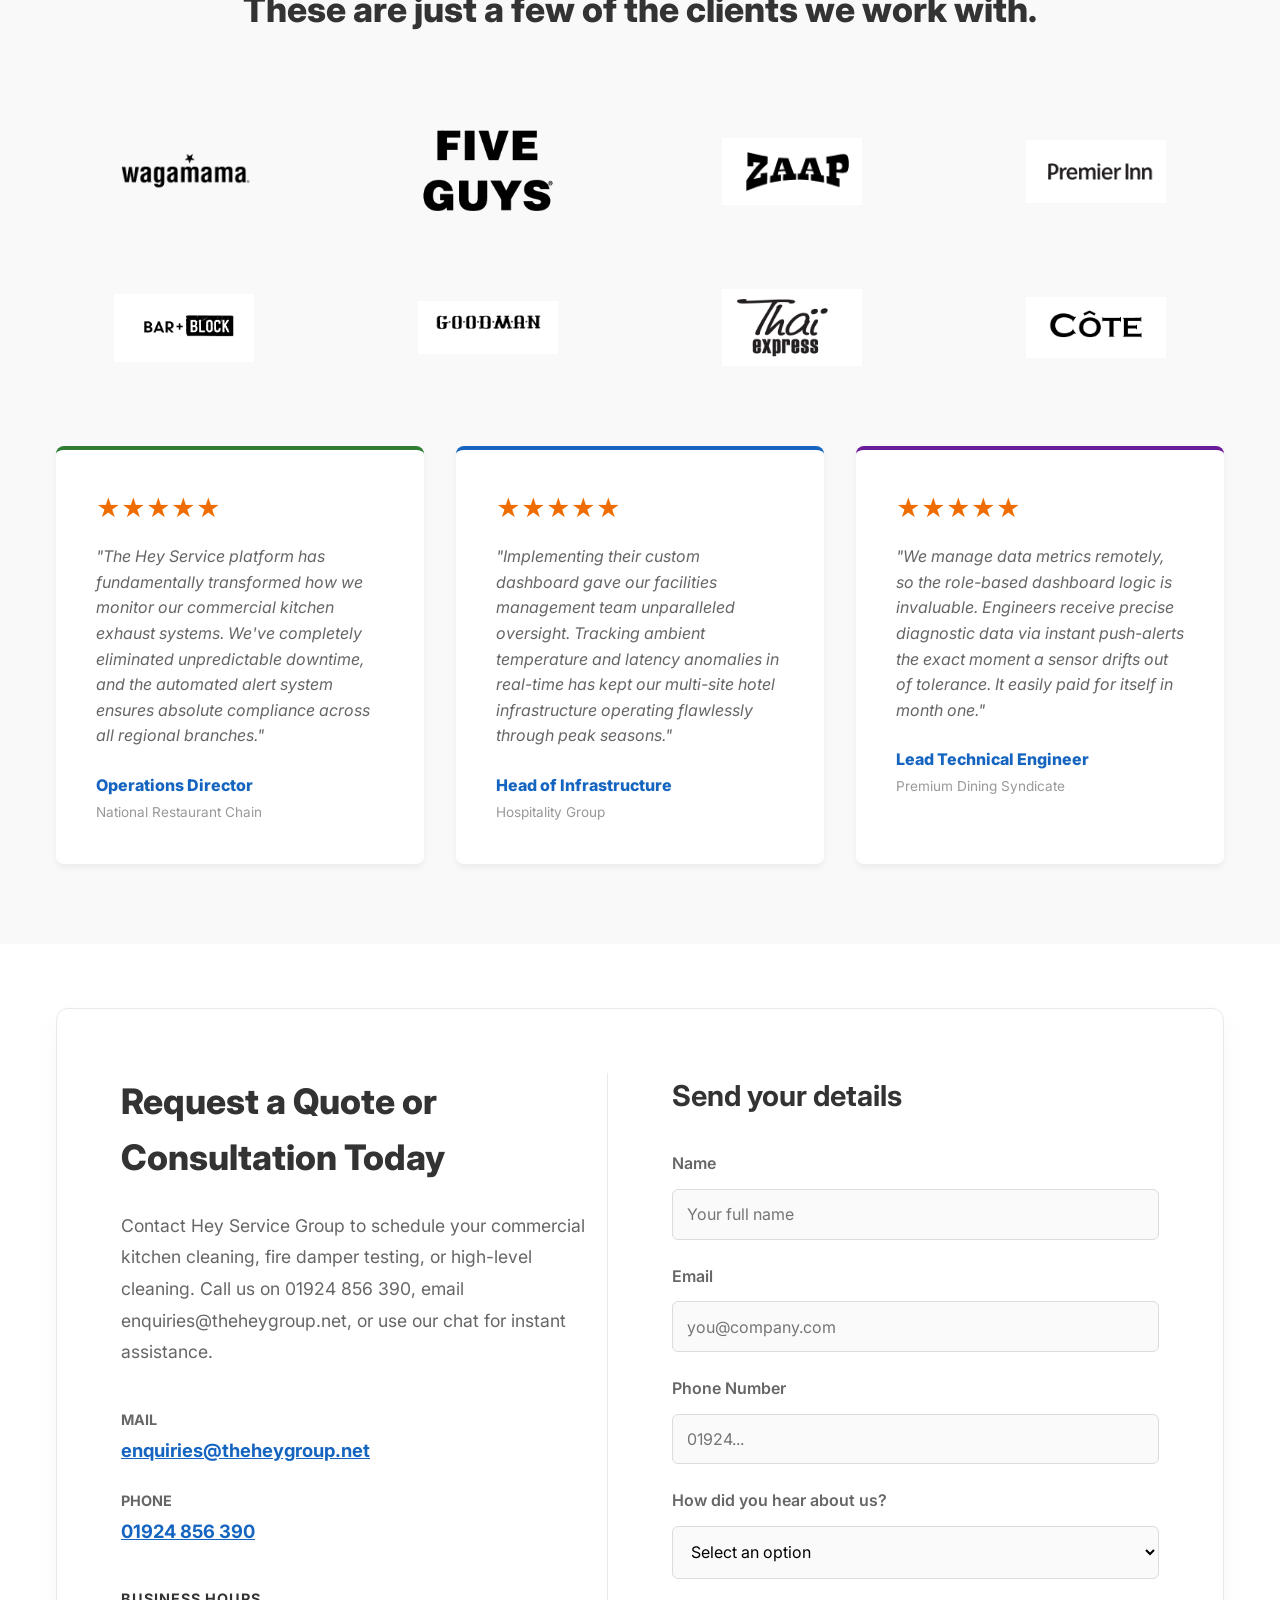
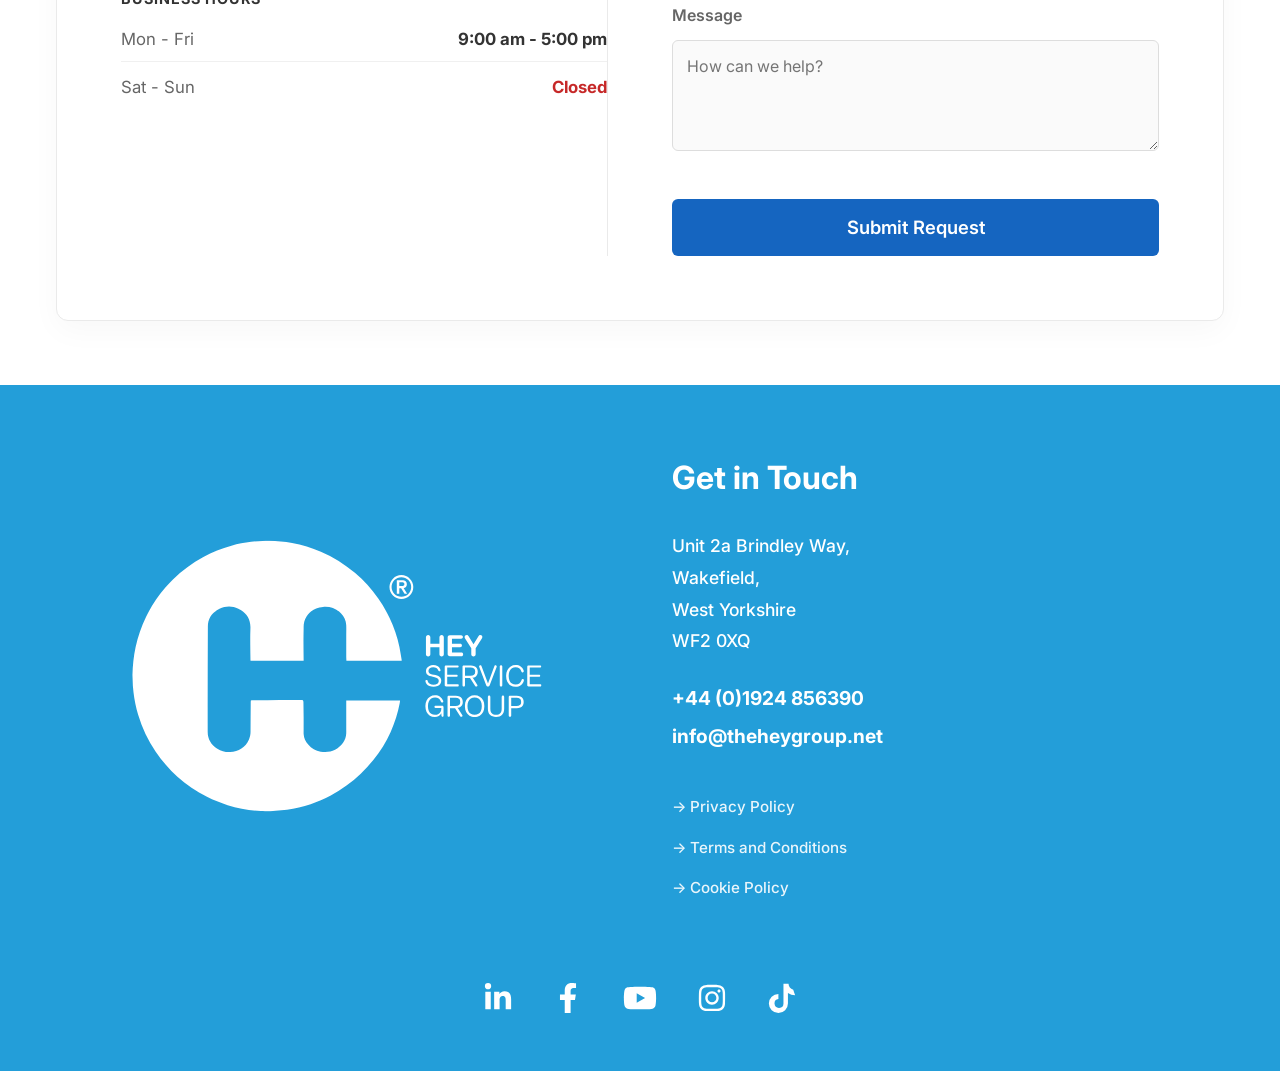
==== commit 77518d8c: "Switch form to Web3Forms for free email delivery" ====
--- a/index.html
+++ b/index.html
@@ -169,10 +169,12 @@
                         </div>
                     </div>
 
-                    <form id="quoteContactForm" class="quote-form" name="quote-request" data-netlify="true" netlify-honeypot="bot-field">
-                        <!-- Netlify hidden fields -->
-                        <input type="hidden" name="form-name" value="quote-request">
-                        <input type="hidden" name="bot-field" style="display:none">
+                    <form id="quoteContactForm" class="quote-form" name="quote-request">
+                        <!-- Web3Forms hidden fields -->
+                        <input type="hidden" name="access_key" value="9e57d327-5dea-477e-8a5b-4edc4083329a">
+                        <input type="hidden" name="subject" value="New Quote Request from Hey Service Website">
+                        <input type="hidden" name="from_name" value="Hey Service Website">
+                        <input type="checkbox" name="botcheck" style="display:none">
                         <div>
                             <label class="form-label">Name</label>
                             <input type="text" name="Name" required class="form-control form-input-custom" placeholder="Your full name">
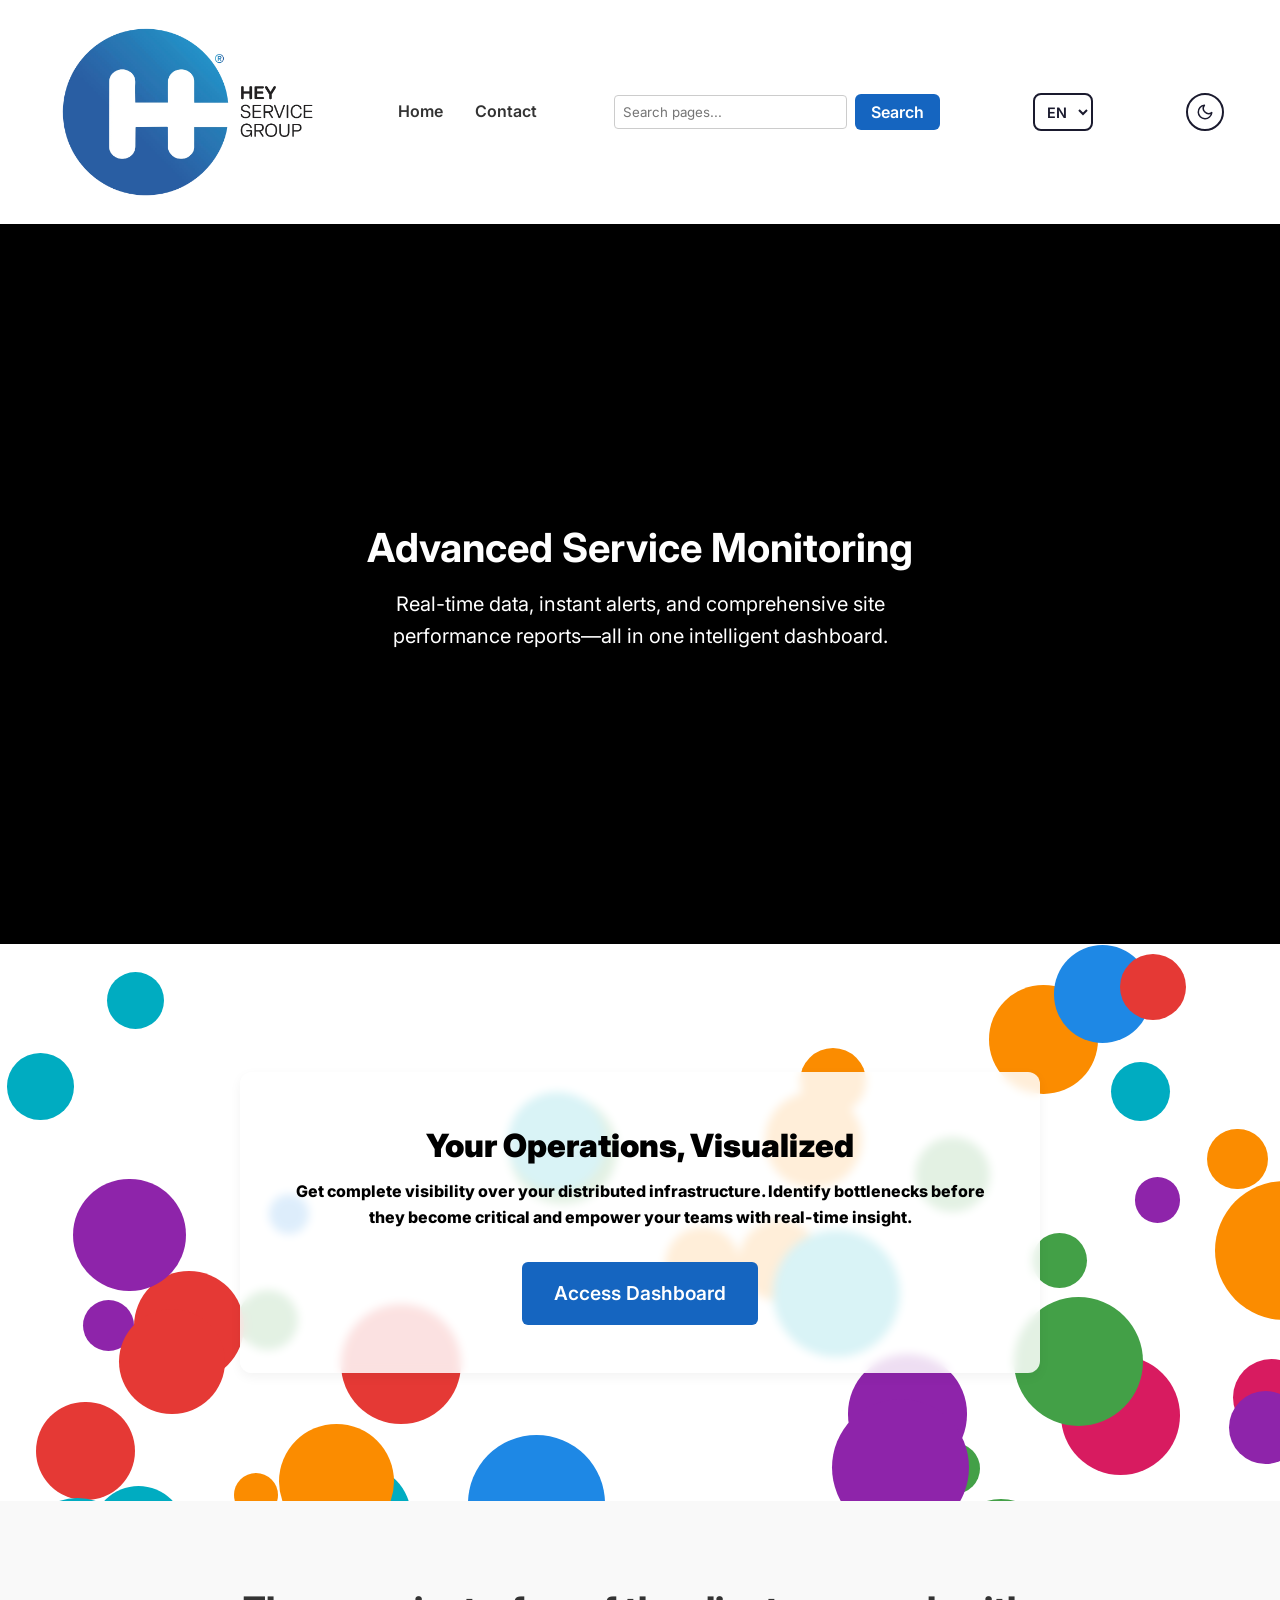
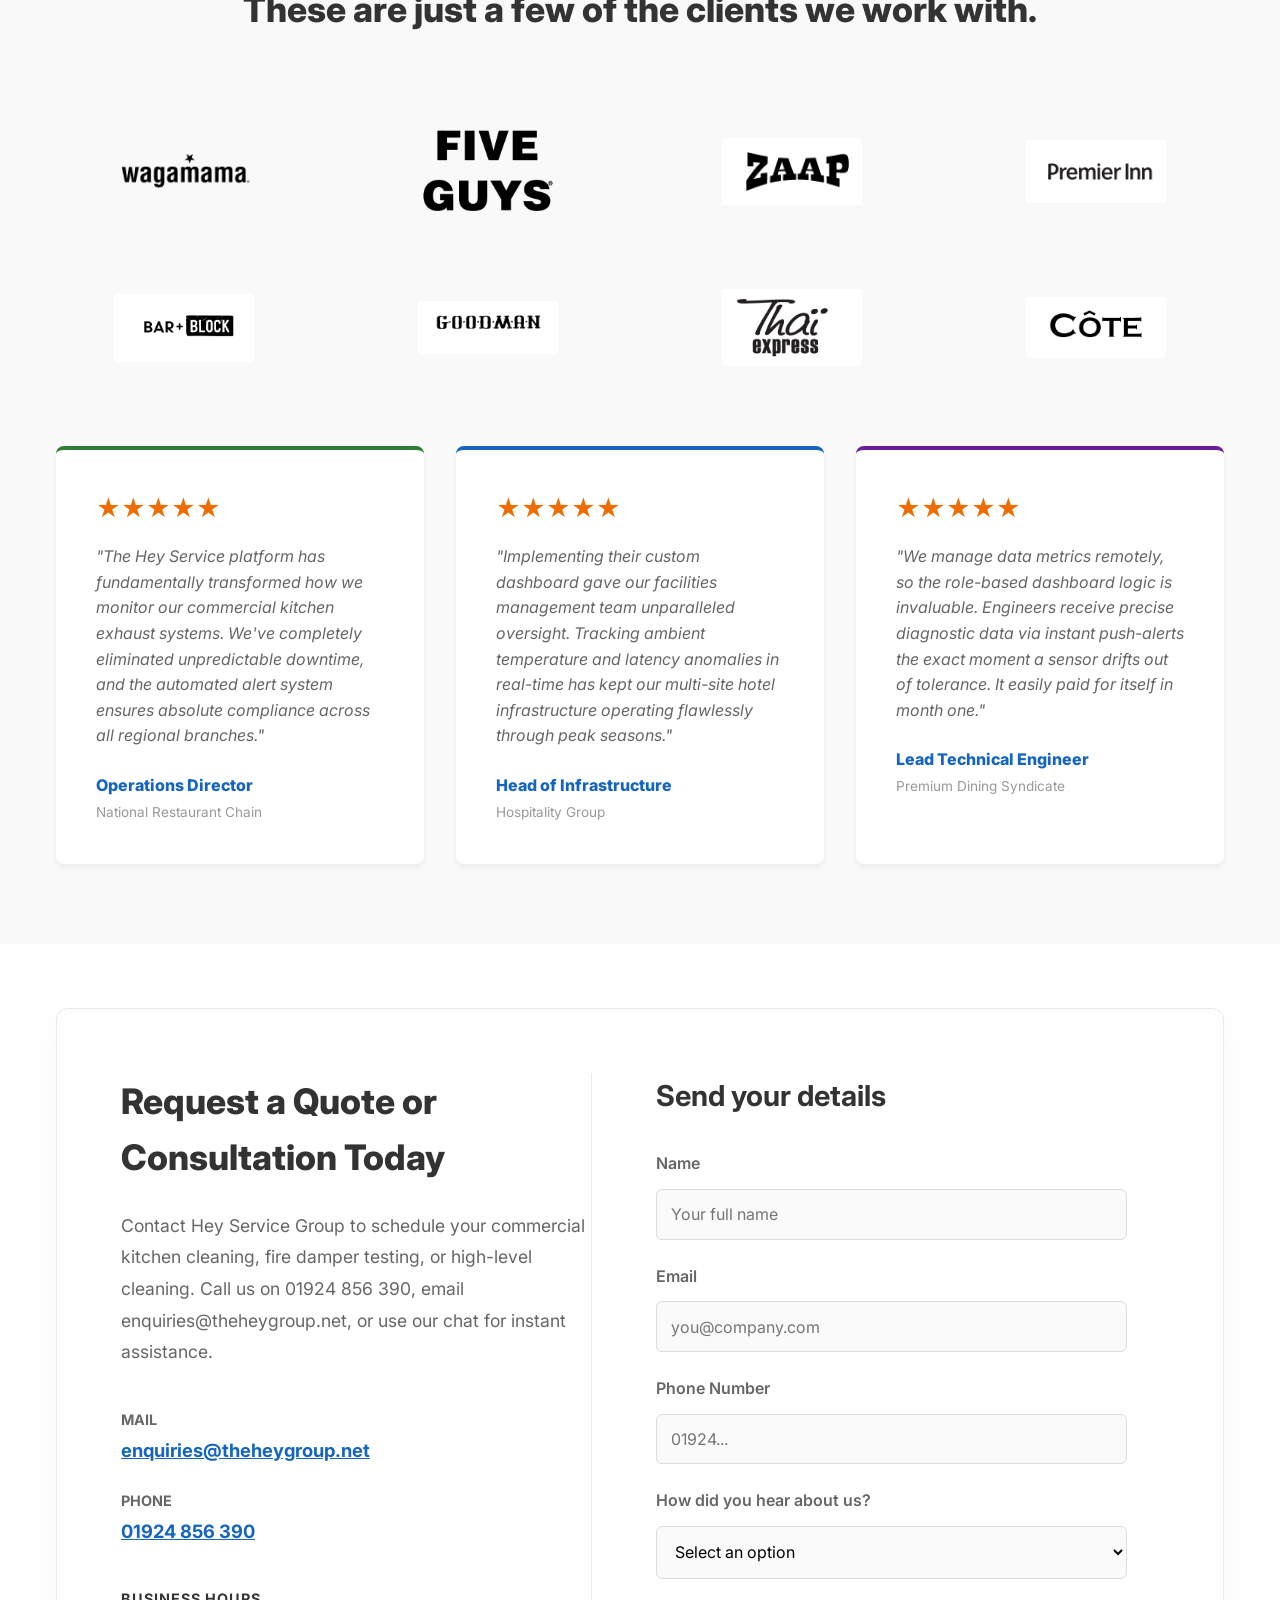
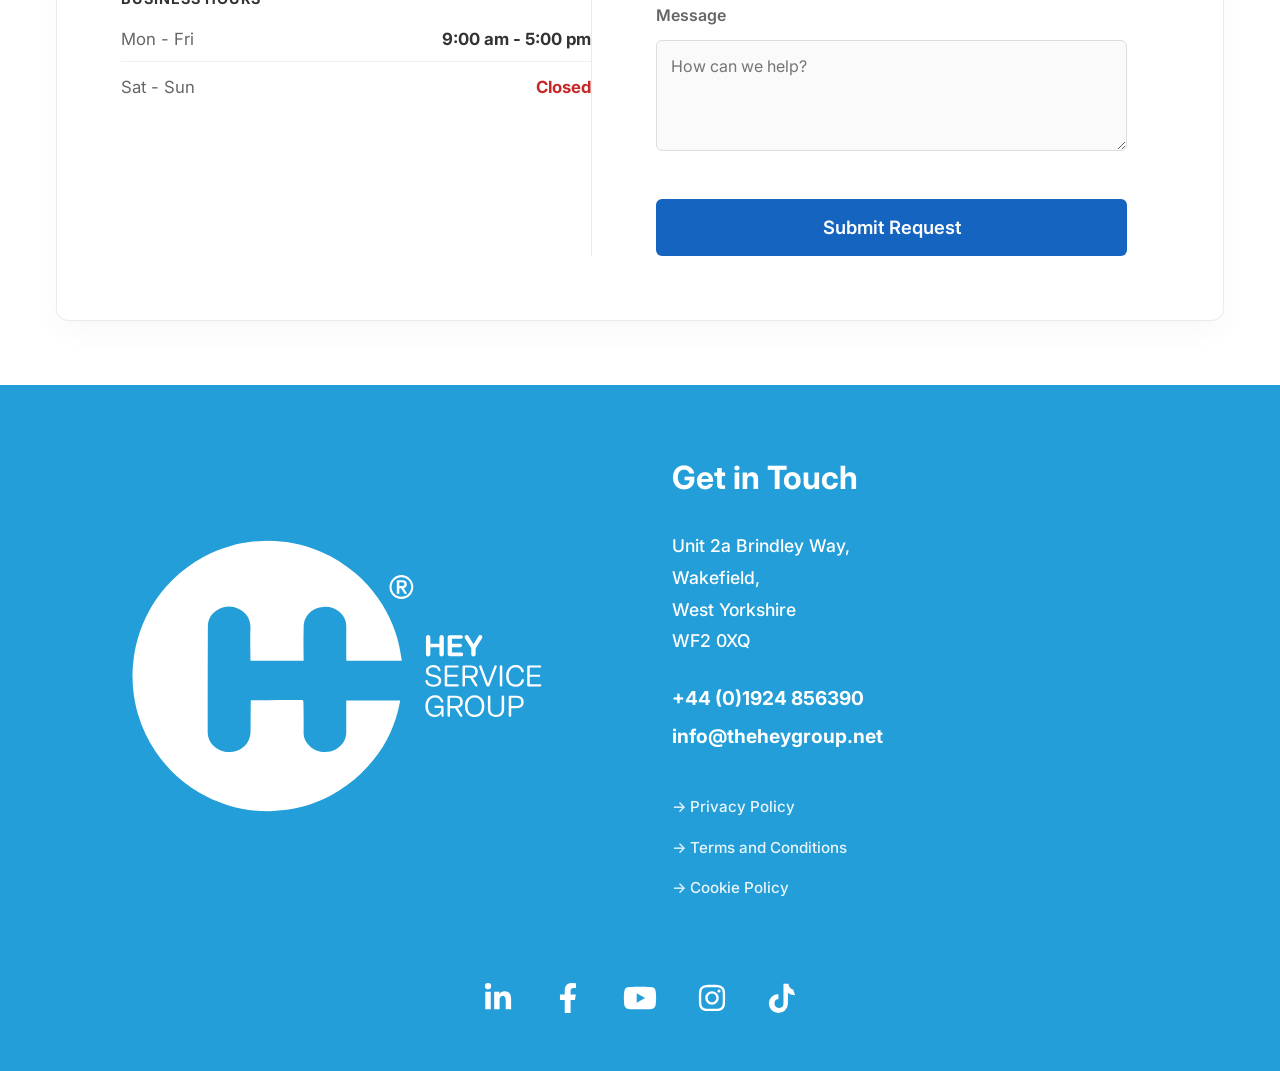
==== commit 2682306b: "feedback" ====
--- a/index.html
+++ b/index.html
@@ -33,6 +33,11 @@
                 <input type="text" id="searchInput" class="search-input" placeholder="Search pages..." required>
                 <button type="submit" class="btn btn-primary search-btn">Search</button>
             </form>
+            <select id="langToggle" class="lang-toggle-btn" aria-label="Select Language" title="Select Language">
+                <option value="en">EN</option>
+                <option value="fr">FR</option>
+                <option value="es">ES</option>
+            </select>
             <button id="themeToggleBtn" class="theme-toggle-btn" aria-label="Toggle Dark Mode" title="Toggle Dark Mode">
                 <svg width="18" height="18" viewBox="0 0 24 24" fill="none" stroke="currentColor" stroke-width="2" stroke-linecap="round" stroke-linejoin="round">
                     <path d="M21 12.79A9 9 0 1 1 11.21 3 7 7 0 0 0 21 12.79z"></path>
--- a/css/style.css
+++ b/css/style.css
@@ -349,6 +349,7 @@
 .login-wrapper {
     background-color: #fff;
     color: var(--text-main);
+    transition: background-color var(--transition-anim), color var(--transition-anim);
 }
 
 .login-box {
@@ -363,6 +364,7 @@
     box-shadow: none;
     border: none;
     text-align: center;
+    transition: background-color var(--transition-anim), color var(--transition-anim);
 }
 
 .form-group {
@@ -493,7 +495,7 @@
 
 /* Quote / Contact Section */
 .quote-section { background-color: #fff; padding: var(--spacing-lg) 0; }
-.quote-container { border: 1.5px solid #eaeaea; border-radius: 12px; padding: 4rem; display: grid; grid-template-columns: repeat(auto-fit, minmax(350px, 1fr)); gap: 4rem; box-shadow: 0 10px 30px rgba(0,0,0,0.03); background-color: #fff; }
+.quote-container { border: 1.5px solid #eaeaea; border-radius: 12px; padding: 4rem 6rem 4rem 4rem; display: grid; grid-template-columns: repeat(auto-fit, minmax(350px, 1fr)); gap: 4rem; box-shadow: 0 10px 30px rgba(0,0,0,0.03); background-color: #fff; }
 .quote-title { font-size: 2.2rem; margin-bottom: 1.5rem; color: var(--text-main); font-weight: 800; }
 .quote-subtitle { color: var(--text-muted); font-size: 1.1rem; line-height: 1.8; margin-bottom: 2.5rem; }
 .contact-detail-block { margin-bottom: 1.5rem; }
@@ -1188,6 +1190,35 @@
     .maintenance-text { font-size: 0.85rem; }
 }
 
+/* Language Toggle */
+.lang-toggle-btn {
+    background: transparent;
+    border: 2px solid #1a1a2e;
+    border-radius: 8px;
+    height: 38px;
+    padding: 0 0.5rem;
+    cursor: pointer;
+    color: #1a1a2e;
+    font-weight: 600;
+    transition: var(--transition-fast);
+    margin-left: 1rem;
+    z-index: 200;
+    font-size: 0.9rem;
+}
+
+body.dark-theme .lang-toggle-btn {
+    border-color: rgba(255,255,255,0.7);
+    color: #ffffff;
+    background: var(--bg-card);
+}
+
+.lang-toggle-btn:hover {
+    background: rgba(0,0,0,0.07);
+}
+body.dark-theme .lang-toggle-btn:hover {
+    background: rgba(255,255,255,0.1);
+}
+
 /* Dark Mode Toggle */
 /* Light mode: dark icon + dark border so it stands out on the white header */
 .theme-toggle-btn {
